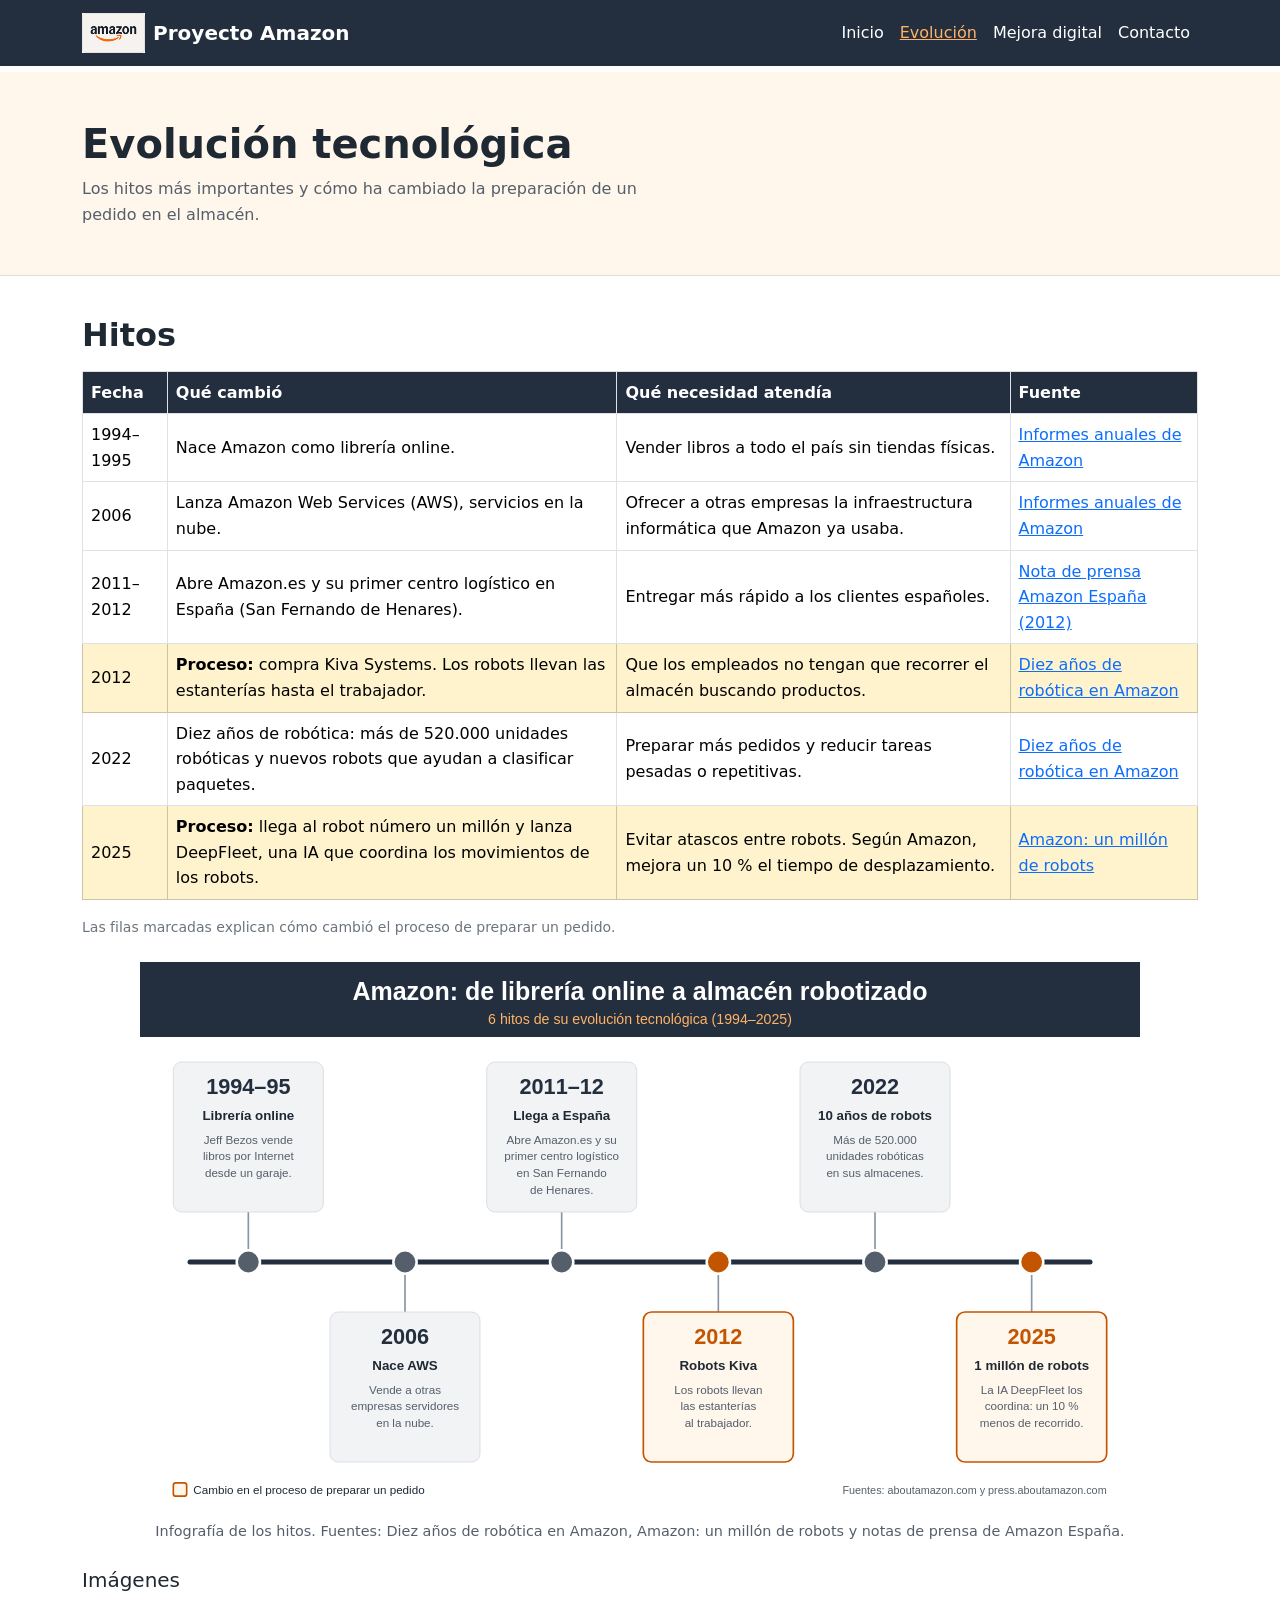
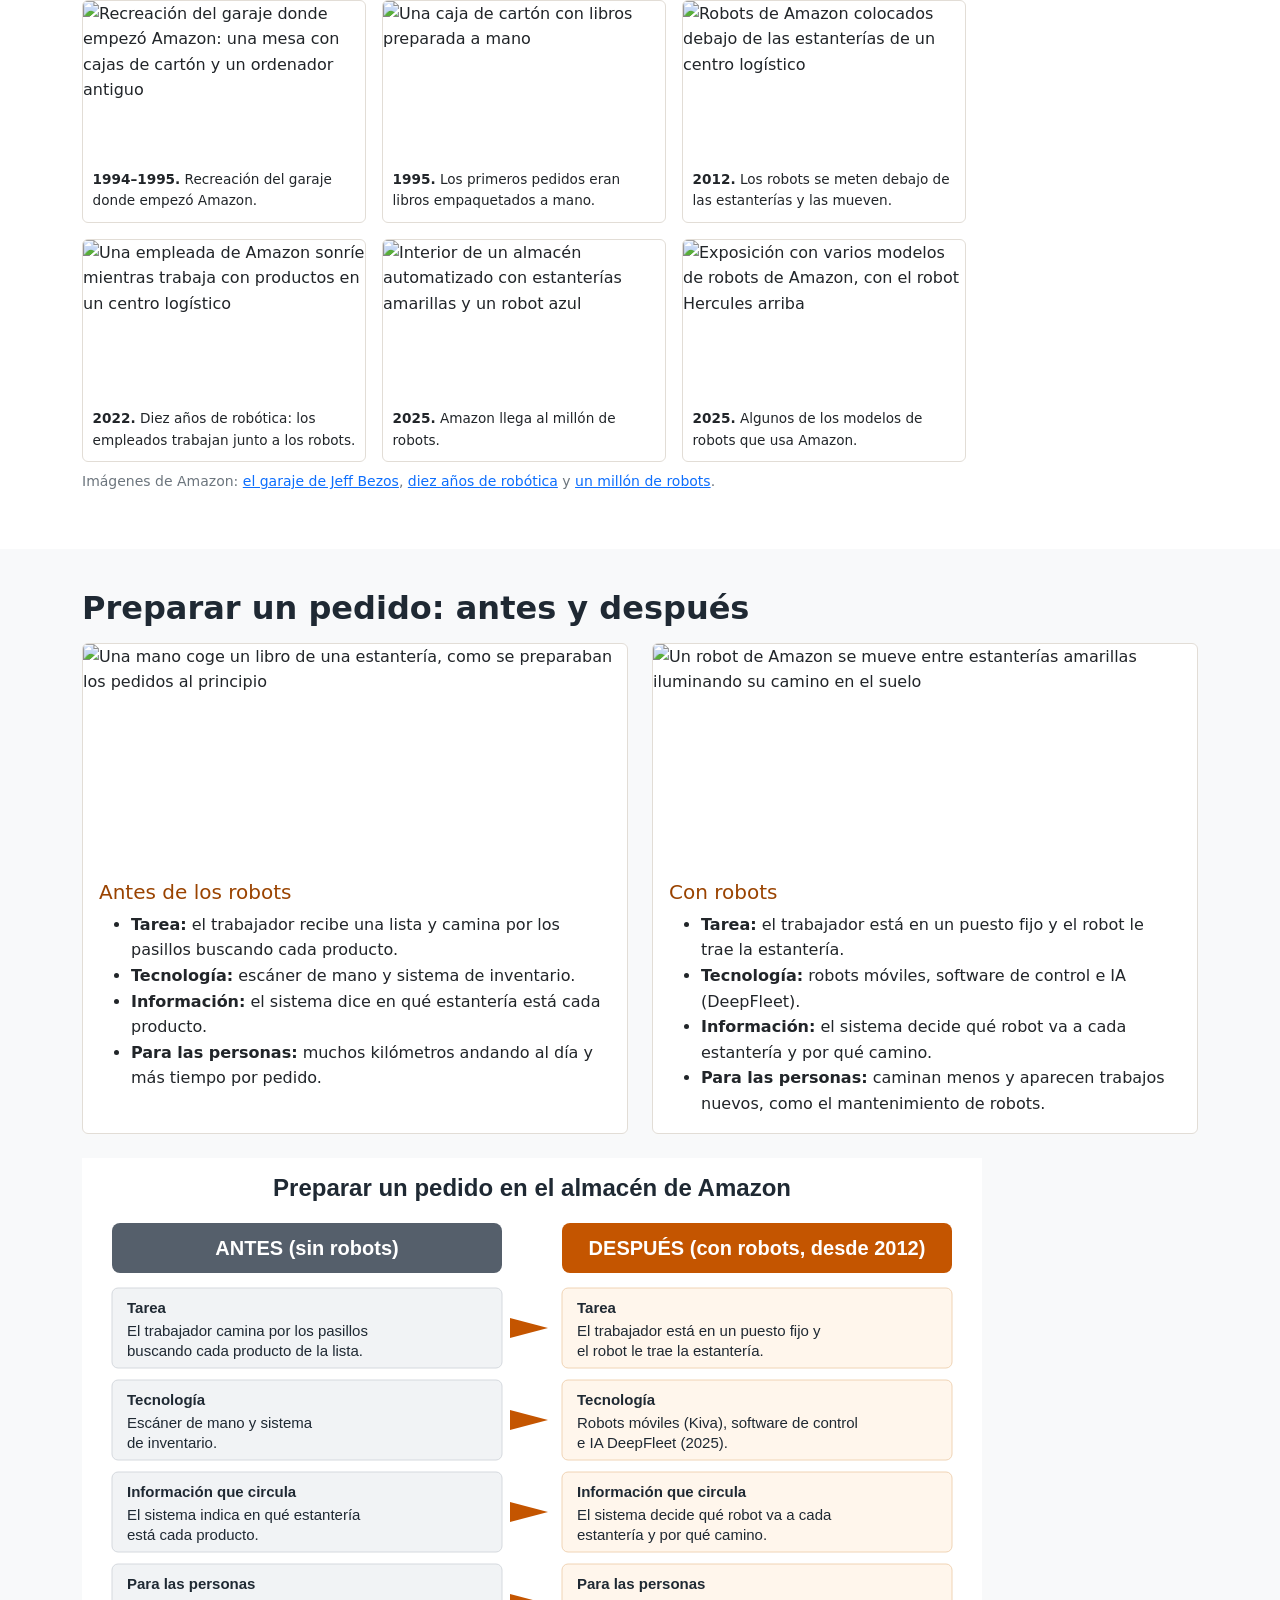
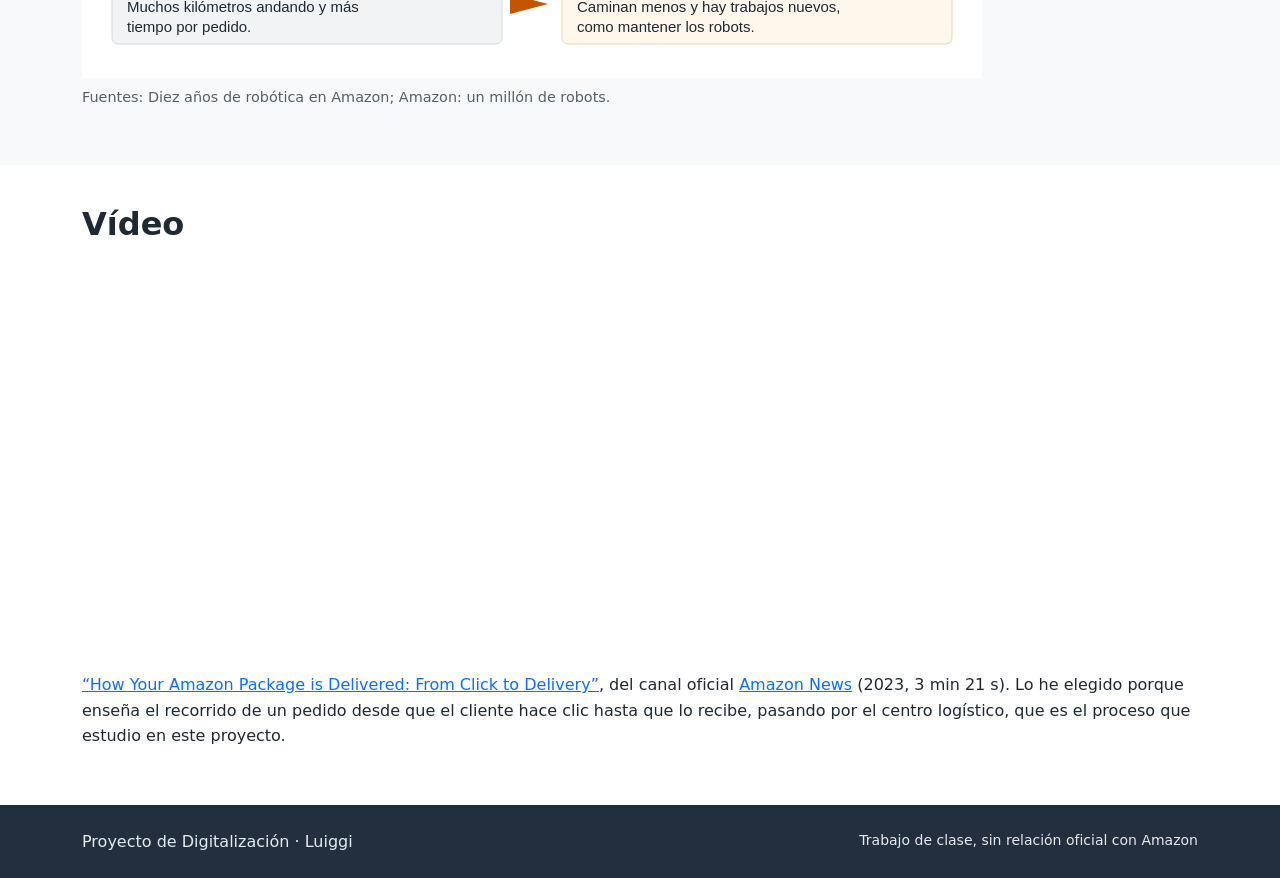
==== proyecto-amazon/evolucion.html @ e3d1ff5a "Añade la web del Proyecto Amazon Páginas de inicio, evolución, mejora digital y contacto, con infogr" ====
<!doctype html>
<html lang="es">
<head>
  <meta charset="utf-8">
  <meta name="viewport" content="width=device-width, initial-scale=1">
  <meta name="description" content="Hitos tecnológicos de Amazon y el proceso de preparación de pedidos antes y después de los robots.">
  <title>Evolución | Proyecto Amazon</title>
  <link href="https://cdn.jsdelivr.net/npm/bootstrap@5.3.9/dist/css/bootstrap.min.css"
        rel="stylesheet" integrity="sha384-yEPZ7jP9S0QKiUQ0m3jjsO4ProIW7wvR9gXkI7JOGa2XVsw53Yke2bsdkBbjmmiX"
        crossorigin="anonymous">
  <link rel="stylesheet" href="css/style.css">
</head>
<body class="d-flex flex-column min-vh-100">
  <a class="visually-hidden-focusable skip-link" href="#contenido">Saltar al contenido</a>

  <nav class="navbar navbar-expand-md fixed-top site-nav" aria-label="Navegación principal">
    <div class="container">
      <a class="navbar-brand fw-bold d-flex align-items-center gap-2" href="index.html">
        <img src="img/logo-amazon.png" class="logo-nav" width="500" height="317" alt="">
        Proyecto Amazon
      </a>
      <button class="navbar-toggler" type="button" data-bs-toggle="collapse"
              data-bs-target="#menuPrincipal" aria-controls="menuPrincipal"
              aria-expanded="false" aria-label="Mostrar u ocultar la navegación">
        <span class="navbar-toggler-icon"></span>
      </button>
      <div class="collapse navbar-collapse" id="menuPrincipal">
        <ul class="navbar-nav ms-auto">
          <li class="nav-item"><a class="nav-link" href="index.html">Inicio</a></li>
          <li class="nav-item"><a class="nav-link active" href="evolucion.html" aria-current="page">Evolución</a></li>
          <li class="nav-item"><a class="nav-link" href="futuro.html">Mejora digital</a></li>
          <li class="nav-item"><a class="nav-link" href="contacto.html">Contacto</a></li>
        </ul>
      </div>
    </div>
  </nav>

  <main id="contenido" tabindex="-1">
    <header class="cabecera">
      <div class="container">
        <h1>Evolución tecnológica</h1>
        <p class="mb-0">Los hitos más importantes y cómo ha cambiado la preparación de un pedido en el almacén.</p>
      </div>
    </header>

    <!-- Tabla de hitos -->
    <section aria-labelledby="titulo-hitos">
      <div class="container">
        <h2 id="titulo-hitos">Hitos</h2>
        <div class="table-responsive">
          <table class="table table-bordered align-middle tabla-hitos">
            <thead>
              <tr>
                <th scope="col">Fecha</th>
                <th scope="col">Qué cambió</th>
                <th scope="col">Qué necesidad atendía</th>
                <th scope="col">Fuente</th>
              </tr>
            </thead>
            <tbody>
              <tr>
                <td>1994–1995</td>
                <td>Nace Amazon como librería online.</td>
                <td>Vender libros a todo el país sin tiendas físicas.</td>
                <td><a href="https://ir.aboutamazon.com/annual-reports-proxies-and-shareholder-letters/default.aspx">Informes anuales de Amazon</a></td>
              </tr>
              <tr>
                <td>2006</td>
                <td>Lanza Amazon Web Services (AWS), servicios en la nube.</td>
                <td>Ofrecer a otras empresas la infraestructura informática que Amazon ya usaba.</td>
                <td><a href="https://ir.aboutamazon.com/annual-reports-proxies-and-shareholder-letters/default.aspx">Informes anuales de Amazon</a></td>
              </tr>
              <tr>
                <td>2011–2012</td>
                <td>Abre Amazon.es y su primer centro logístico en España (San Fernando de Henares).</td>
                <td>Entregar más rápido a los clientes españoles.</td>
                <td><a href="https://press.aboutamazon.com/es/2012/7/el-primer-centro-logistico-de-amazon-en-espana-ya-esta-operativo-y-ha-enviado-sus-primeros-pedidos-a-clientes">Nota de prensa Amazon España (2012)</a></td>
              </tr>
              <tr class="table-warning">
                <td>2012</td>
                <td><strong>Proceso:</strong> compra Kiva Systems. Los robots llevan las estanterías hasta el trabajador.</td>
                <td>Que los empleados no tengan que recorrer el almacén buscando productos.</td>
                <td><a href="https://www.aboutamazon.com/news/operations/10-years-of-amazon-robotics-how-robots-help-sort-packages-move-product-and-improve-safety">Diez años de robótica en Amazon</a></td>
              </tr>
              <tr>
                <td>2022</td>
                <td>Diez años de robótica: más de 520.000 unidades robóticas y nuevos robots que ayudan a clasificar paquetes.</td>
                <td>Preparar más pedidos y reducir tareas pesadas o repetitivas.</td>
                <td><a href="https://www.aboutamazon.com/news/operations/10-years-of-amazon-robotics-how-robots-help-sort-packages-move-product-and-improve-safety">Diez años de robótica en Amazon</a></td>
              </tr>
              <tr class="table-warning">
                <td>2025</td>
                <td><strong>Proceso:</strong> llega al robot número un millón y lanza DeepFleet, una IA que coordina los movimientos de los robots.</td>
                <td>Evitar atascos entre robots. Según Amazon, mejora un 10 % el tiempo de desplazamiento.</td>
                <td><a href="https://www.aboutamazon.com/news/operations/amazon-million-robots-ai-foundation-model">Amazon: un millón de robots</a></td>
              </tr>
            </tbody>
          </table>
        </div>
        <p class="small text-secondary">Las filas marcadas explican cómo cambió el proceso de preparar un pedido.</p>

        <!-- Infografía -->
        <figure class="mt-4 text-center">
          <img src="img/infografia.svg" class="infografia" width="1200" height="660"
               alt="Infografía con 6 hitos: 1994–95 librería online, 2006 nace AWS, 2011–12 llega a España, 2012 robots Kiva, 2022 diez años de robots con más de 520.000 unidades, 2025 un millón de robots coordinados por la IA DeepFleet">
          <figcaption class="mt-2">Infografía de los hitos. Fuentes: Diez años de robótica en Amazon, Amazon: un millón de robots y notas de prensa de Amazon España.</figcaption>
        </figure>

        <!-- Imágenes de la evolución -->
        <h3 class="h5 mt-4">Imágenes</h3>
        <div class="row row-cols-2 row-cols-md-3 g-3 galeria">
          <div class="col">
            <figure class="card h-100 mb-0">
              <img src="https://assets.aboutamazon.com/bb/e2/c16ac25c4060a3579d8a809badd7/inline-014-amazon-bezos-deliveringthefuture-z9a4726-copy.JPG"
                   class="card-img-top foto" width="2550" height="1434" loading="lazy"
                   alt="Recreación del garaje donde empezó Amazon: una mesa con cajas de cartón y un ordenador antiguo">
              <figcaption class="card-body">
                <strong>1994–1995.</strong> Recreación del garaje donde empezó Amazon.
              </figcaption>
            </figure>
          </div>
          <div class="col">
            <figure class="card h-100 mb-0">
              <img src="https://assets.aboutamazon.com/a7/33/06322ca2457391352b9aeae0494f/inline-007-amazon-bezos-deliveringthefuture-z9a4574-copy.JPG"
                   class="card-img-top foto" width="2550" height="1434" loading="lazy"
                   alt="Una caja de cartón con libros preparada a mano">
              <figcaption class="card-body">
                <strong>1995.</strong> Los primeros pedidos eran libros empaquetados a mano.
              </figcaption>
            </figure>
          </div>
          <div class="col">
            <figure class="card h-100 mb-0">
              <img src="https://assets.aboutamazon.com/c5/fa/cd1848674bd49d8bd3389a9bdf5c/10yr-robotics-article-hero-img-1920x1080.jpg"
                   class="card-img-top foto" width="1920" height="1080" loading="lazy"
                   alt="Robots de Amazon colocados debajo de las estanterías de un centro logístico">
              <figcaption class="card-body">
                <strong>2012.</strong> Los robots se meten debajo de las estanterías y las mueven.
              </figcaption>
            </figure>
          </div>
          <div class="col">
            <figure class="card h-100 mb-0">
              <img src="https://assets.aboutamazon.com/ed/fb/17c0dd6c4cb3b02e451828a80c67/10yr-robotics-inline1-1220x812.jpg"
                   class="card-img-top foto" width="1220" height="812" loading="lazy"
                   alt="Una empleada de Amazon sonríe mientras trabaja con productos en un centro logístico">
              <figcaption class="card-body">
                <strong>2022.</strong> Diez años de robótica: los empleados trabajan junto a los robots.
              </figcaption>
            </figure>
          </div>
          <div class="col">
            <figure class="card h-100 mb-0">
              <img src="https://assets.aboutamazon.com/7b/09/86000e8845678a0ae1e063a7c1ca/about-amazon-hero-hero001-1millionrobots-deepfleet-screenshot-8.jpg"
                   class="card-img-top foto" width="2000" height="1125" loading="lazy"
                   alt="Interior de un almacén automatizado con estanterías amarillas y un robot azul">
              <figcaption class="card-body">
                <strong>2025.</strong> Amazon llega al millón de robots.
              </figcaption>
            </figure>
          </div>
          <div class="col">
            <figure class="card h-100 mb-0">
              <img src="https://assets.aboutamazon.com/5c/3e/fd5d00fd4394be3876e8cce2566c/about-amazon-inline-inline003-1millionrobots-z9a9473-copy.jpg"
                   class="card-img-top foto" width="1600" height="900" loading="lazy"
                   alt="Exposición con varios modelos de robots de Amazon, con el robot Hercules arriba">
              <figcaption class="card-body">
                <strong>2025.</strong> Algunos de los modelos de robots que usa Amazon.
              </figcaption>
            </figure>
          </div>
        </div>
        <p class="small text-secondary mt-2">
          Imágenes de Amazon:
          <a href="https://www.aboutamazon.com/news/workplace/first-amazon-office-jeff-bezos-garage">el garaje de Jeff Bezos</a>,
          <a href="https://www.aboutamazon.com/news/operations/10-years-of-amazon-robotics-how-robots-help-sort-packages-move-product-and-improve-safety">diez años de robótica</a> y
          <a href="https://www.aboutamazon.com/news/operations/amazon-million-robots-ai-foundation-model">un millón de robots</a>.
        </p>
      </div>
    </section>

    <!-- Proceso antes y después -->
    <section class="bg-light" aria-labelledby="titulo-proceso">
      <div class="container">
        <h2 id="titulo-proceso">Preparar un pedido: antes y después</h2>
        <div class="row g-4">
          <div class="col-md-6">
            <div class="card h-100">
              <img src="https://assets.aboutamazon.com/c8/1a/b1672fdd40089875448d40650e7b/inline-004-amazon-bezos-deliveringthefuture-z9a4546-copy.JPG"
                   class="card-img-top foto foto-proceso" width="2550" height="1434" loading="lazy"
                   alt="Una mano coge un libro de una estantería, como se preparaban los pedidos al principio">
              <div class="card-body">
              <h3 class="h5">Antes de los robots</h3>
              <ul class="mb-0">
                <li><strong>Tarea:</strong> el trabajador recibe una lista y camina por los pasillos buscando cada producto.</li>
                <li><strong>Tecnología:</strong> escáner de mano y sistema de inventario.</li>
                <li><strong>Información:</strong> el sistema dice en qué estantería está cada producto.</li>
                <li><strong>Para las personas:</strong> muchos kilómetros andando al día y más tiempo por pedido.</li>
              </ul>
            </div></div>
          </div>
          <div class="col-md-6">
            <div class="card h-100">
              <img src="https://assets.aboutamazon.com/ff/fe/2c555bfe4784886a73468e785b38/about-amazon-inline-hero002-1millionrobots-deepfleet-screenshot-4.jpg"
                   class="card-img-top foto foto-proceso" width="1600" height="900" loading="lazy"
                   alt="Un robot de Amazon se mueve entre estanterías amarillas iluminando su camino en el suelo">
              <div class="card-body">
              <h3 class="h5">Con robots</h3>
              <ul class="mb-0">
                <li><strong>Tarea:</strong> el trabajador está en un puesto fijo y el robot le trae la estantería.</li>
                <li><strong>Tecnología:</strong> robots móviles, software de control e IA (DeepFleet).</li>
                <li><strong>Información:</strong> el sistema decide qué robot va a cada estantería y por qué camino.</li>
                <li><strong>Para las personas:</strong> caminan menos y aparecen trabajos nuevos, como el mantenimiento de robots.</li>
              </ul>
            </div></div>
          </div>
        </div>

        <figure class="mt-4">
          <img src="img/esquema-proceso.svg" width="900" height="520"
               alt="Esquema que compara preparar un pedido antes y después de los robots: tarea, tecnología, información que circula y cambios para las personas.">
          <figcaption class="mt-2">Fuentes: Diez años de robótica en Amazon; Amazon: un millón de robots.</figcaption>
        </figure>
      </div>
    </section>

    <!-- Vídeo oficial -->
    <section aria-labelledby="titulo-video">
      <div class="container">
        <h2 id="titulo-video">Vídeo</h2>
        <div class="ratio ratio-16x9 video">
          <iframe src="https://www.youtube.com/embed/f0QFSqUiKf4" data-video="f0QFSqUiKf4"
                  title="How Your Amazon Package is Delivered: From Click to Delivery (Amazon News)"
                  referrerpolicy="strict-origin-when-cross-origin"
                  allow="accelerometer; encrypted-media; gyroscope; picture-in-picture"
                  allowfullscreen></iframe>
        </div>
        <p class="mt-2">
          <a href="https://www.youtube.com/watch?v=f0QFSqUiKf4">“How Your Amazon Package is Delivered: From Click to Delivery”</a>,
          del canal oficial <a href="https://www.youtube.com/@amazonnews">Amazon News</a> (2023, 3 min 21 s).
          Lo he elegido porque enseña el recorrido de un pedido desde que el cliente hace clic hasta que
          lo recibe, pasando por el centro logístico, que es el proceso que estudio en este proyecto.
        </p>
      </div>
    </section>
  </main>

  <footer class="site-footer mt-auto">
    <div class="container d-flex flex-wrap justify-content-between gap-2">
      <span>Proyecto de Digitalización · Luiggi</span>
      <small>Trabajo de clase, sin relación oficial con Amazon</small>
    </div>
  </footer>

  <script src="https://cdn.jsdelivr.net/npm/bootstrap@5.3.9/dist/js/bootstrap.bundle.min.js"
          integrity="sha384-WyOxWvTyr1QaMPfiPJSv76iReVthorl5uWlFtZPyK0IEB0hGzo9y5Bp9mYanr8Bu"
          crossorigin="anonymous"></script>
  <script src="js/video.js"></script>
</body>
</html>
---- proyecto-amazon/css/style.css ----
/* Estilos de mi proyecto. Bootstrap hace casi todo el trabajo. */
:root {
  --texto: #1f2933;
  --gris: #555f6b;
  --naranja: #c45500;
  --naranja-oscuro: #9a4300;
  --fondo-claro: #fff6ec;
  --borde: #e2ddd6;
}

body {
  padding-top: 4.5rem;
  color: var(--texto);
  font-family: system-ui, sans-serif;
  line-height: 1.6;
}

:focus-visible {
  outline: 3px solid var(--naranja);
  outline-offset: 3px;
}

.skip-link {
  position: fixed;
  z-index: 1040;
  top: .5rem;
  left: .5rem;
  padding: .5rem 1rem;
  background: #fff;
}

/* Barra de navegación */
.site-nav {
  background: #232f3e;
}

.site-nav .navbar-brand,
.site-nav .nav-link {
  color: #fff;
}

.site-nav .nav-link:hover,
.site-nav .nav-link.active {
  color: #ffb366;
  text-decoration: underline;
}

.site-nav .navbar-toggler {
  border-color: #fff;
}

.site-nav .navbar-toggler-icon {
  filter: invert(1);
}

/* Cabecera de cada página */
.cabecera {
  padding: 3rem 0;
  background: var(--fondo-claro);
  border-bottom: 1px solid var(--borde);
}

.cabecera h1 {
  font-weight: 700;
}

.cabecera p {
  max-width: 60ch;
  color: var(--gris);
}

.pregunta {
  border-left: 4px solid var(--naranja);
  padding-left: 1rem;
  font-style: italic;
}

section {
  padding: 2.5rem 0;
}

section h2 {
  margin-bottom: 1rem;
  font-weight: 700;
}

.card {
  border-color: var(--borde);
}

.card h3 {
  color: var(--naranja-oscuro);
}

/* Botón naranja */
.btn-naranja {
  --bs-btn-color: #fff;
  --bs-btn-bg: var(--naranja);
  --bs-btn-border-color: var(--naranja);
  --bs-btn-hover-color: #fff;
  --bs-btn-hover-bg: var(--naranja-oscuro);
  --bs-btn-hover-border-color: var(--naranja-oscuro);
  --bs-btn-active-bg: var(--naranja-oscuro);
}

/* Fotos del mismo tamaño en las tarjetas */
.foto {
  height: auto;
  aspect-ratio: 16 / 9;
  object-fit: cover;
}

/* Galería y fotos un poco más pequeñas */
.galeria {
  max-width: 900px;
}

.galeria figcaption {
  padding: .6rem;
  font-size: .85rem;
}

.foto-proceso {
  max-height: 220px;
}

.video {
  max-width: 720px;
}

.video-enlace {
  position: relative;
  display: block;
}

.video-enlace img {
  width: 100%;
  height: 100%;
  object-fit: cover;
}

.video-play {
  position: absolute;
  inset: auto auto 1rem 1rem;
  padding: .5rem 1rem;
  border-radius: .5rem;
  background: #c00;
  color: #fff;
  font-weight: 700;
}

.infografia {
  width: min(100%, 1000px);
}

figure img {
  max-width: 100%;
  height: auto;
}

figcaption {
  font-size: .9rem;
  color: var(--gris);
}

.tabla-hitos th {
  background: #232f3e;
  color: #fff;
}

.site-footer {
  padding: 1.5rem 0;
  background: #232f3e;
  color: #e6e9ed;
}

.form-control:focus {
  border-color: var(--naranja);
  box-shadow: 0 0 0 .2rem rgb(196 85 0 / 20%);
}

.logos {
  width: min(100%, 650px);
}

/* Logo en la barra de navegación */
.logo-nav {
  width: auto;
  height: 2.5rem;
}
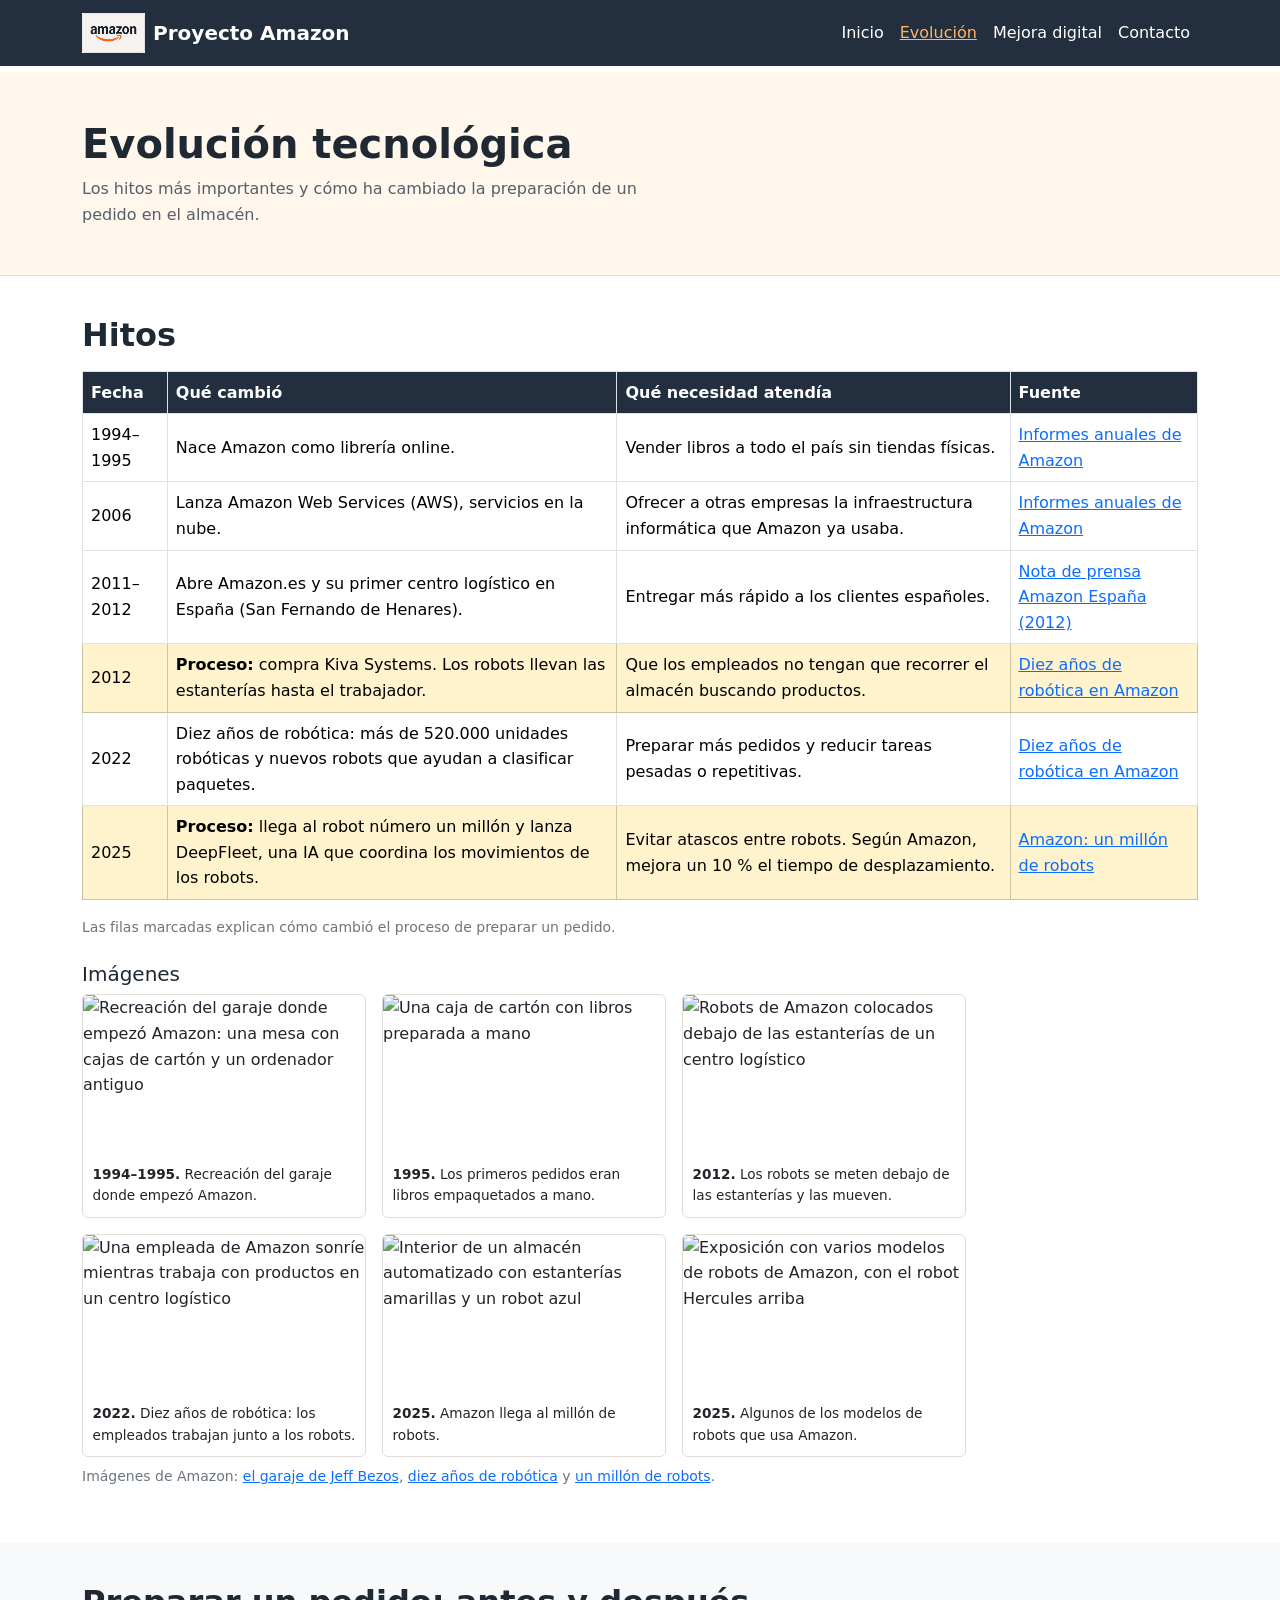
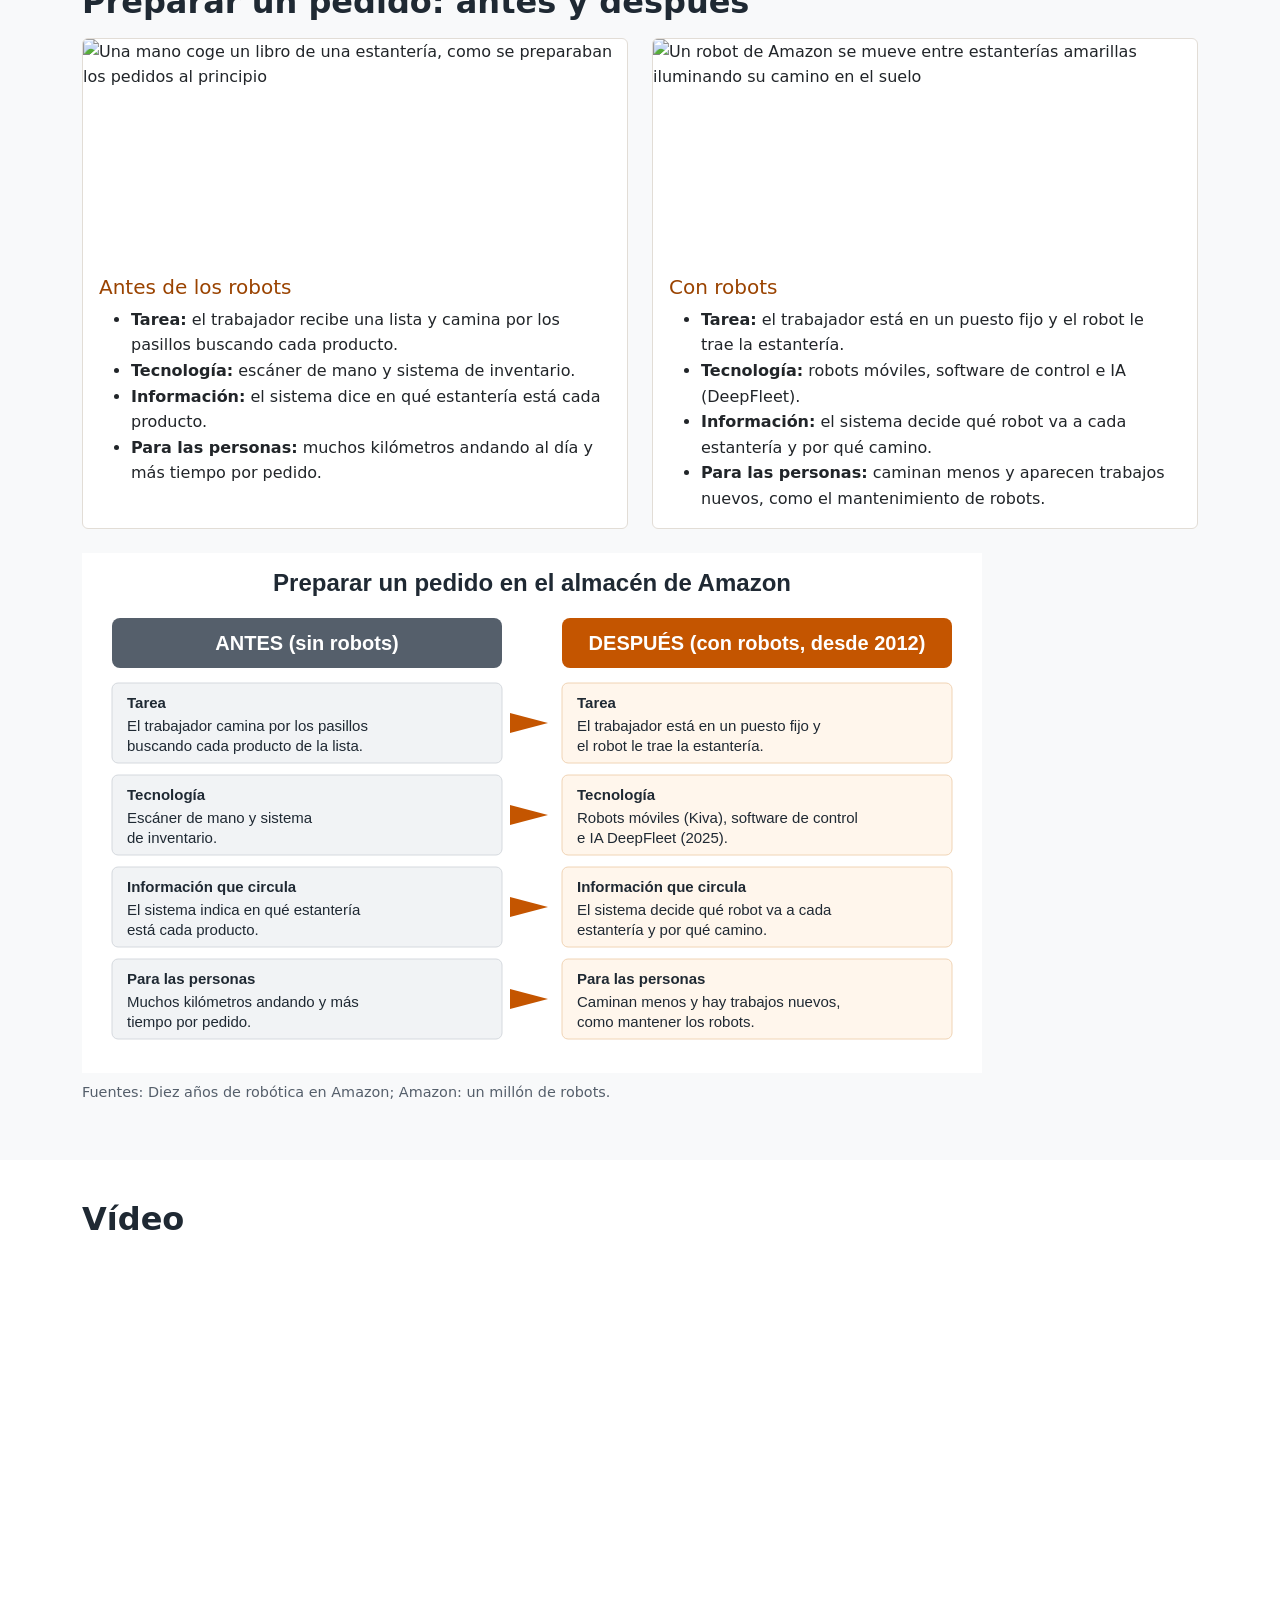
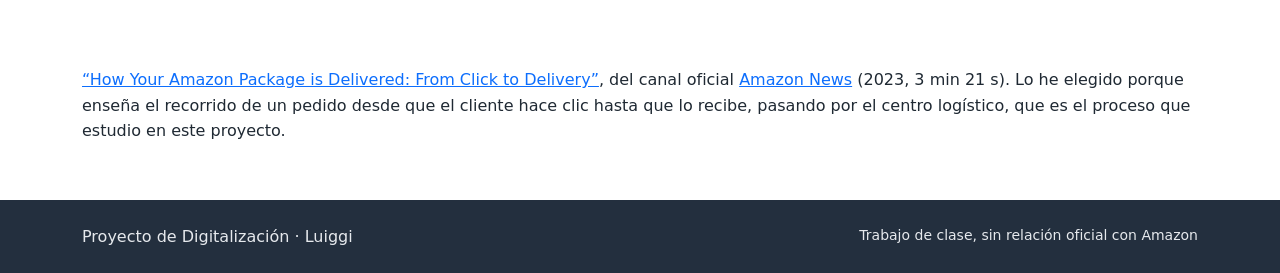
==== commit 71dcd61e: "Quita la infografía de la página Evolución La infografía se entrega aparte (infografia_Amazon.png). " ====
--- a/proyecto-amazon/evolucion.html
+++ b/proyecto-amazon/evolucion.html
@@ -99,13 +99,6 @@
         </div>
         <p class="small text-secondary">Las filas marcadas explican cómo cambió el proceso de preparar un pedido.</p>
 
-        <!-- Infografía -->
-        <figure class="mt-4 text-center">
-          <img src="img/infografia.svg" class="infografia" width="1200" height="660"
-               alt="Infografía con 6 hitos: 1994–95 librería online, 2006 nace AWS, 2011–12 llega a España, 2012 robots Kiva, 2022 diez años de robots con más de 520.000 unidades, 2025 un millón de robots coordinados por la IA DeepFleet">
-          <figcaption class="mt-2">Infografía de los hitos. Fuentes: Diez años de robótica en Amazon, Amazon: un millón de robots y notas de prensa de Amazon España.</figcaption>
-        </figure>
-
         <!-- Imágenes de la evolución -->
         <h3 class="h5 mt-4">Imágenes</h3>
         <div class="row row-cols-2 row-cols-md-3 g-3 galeria">
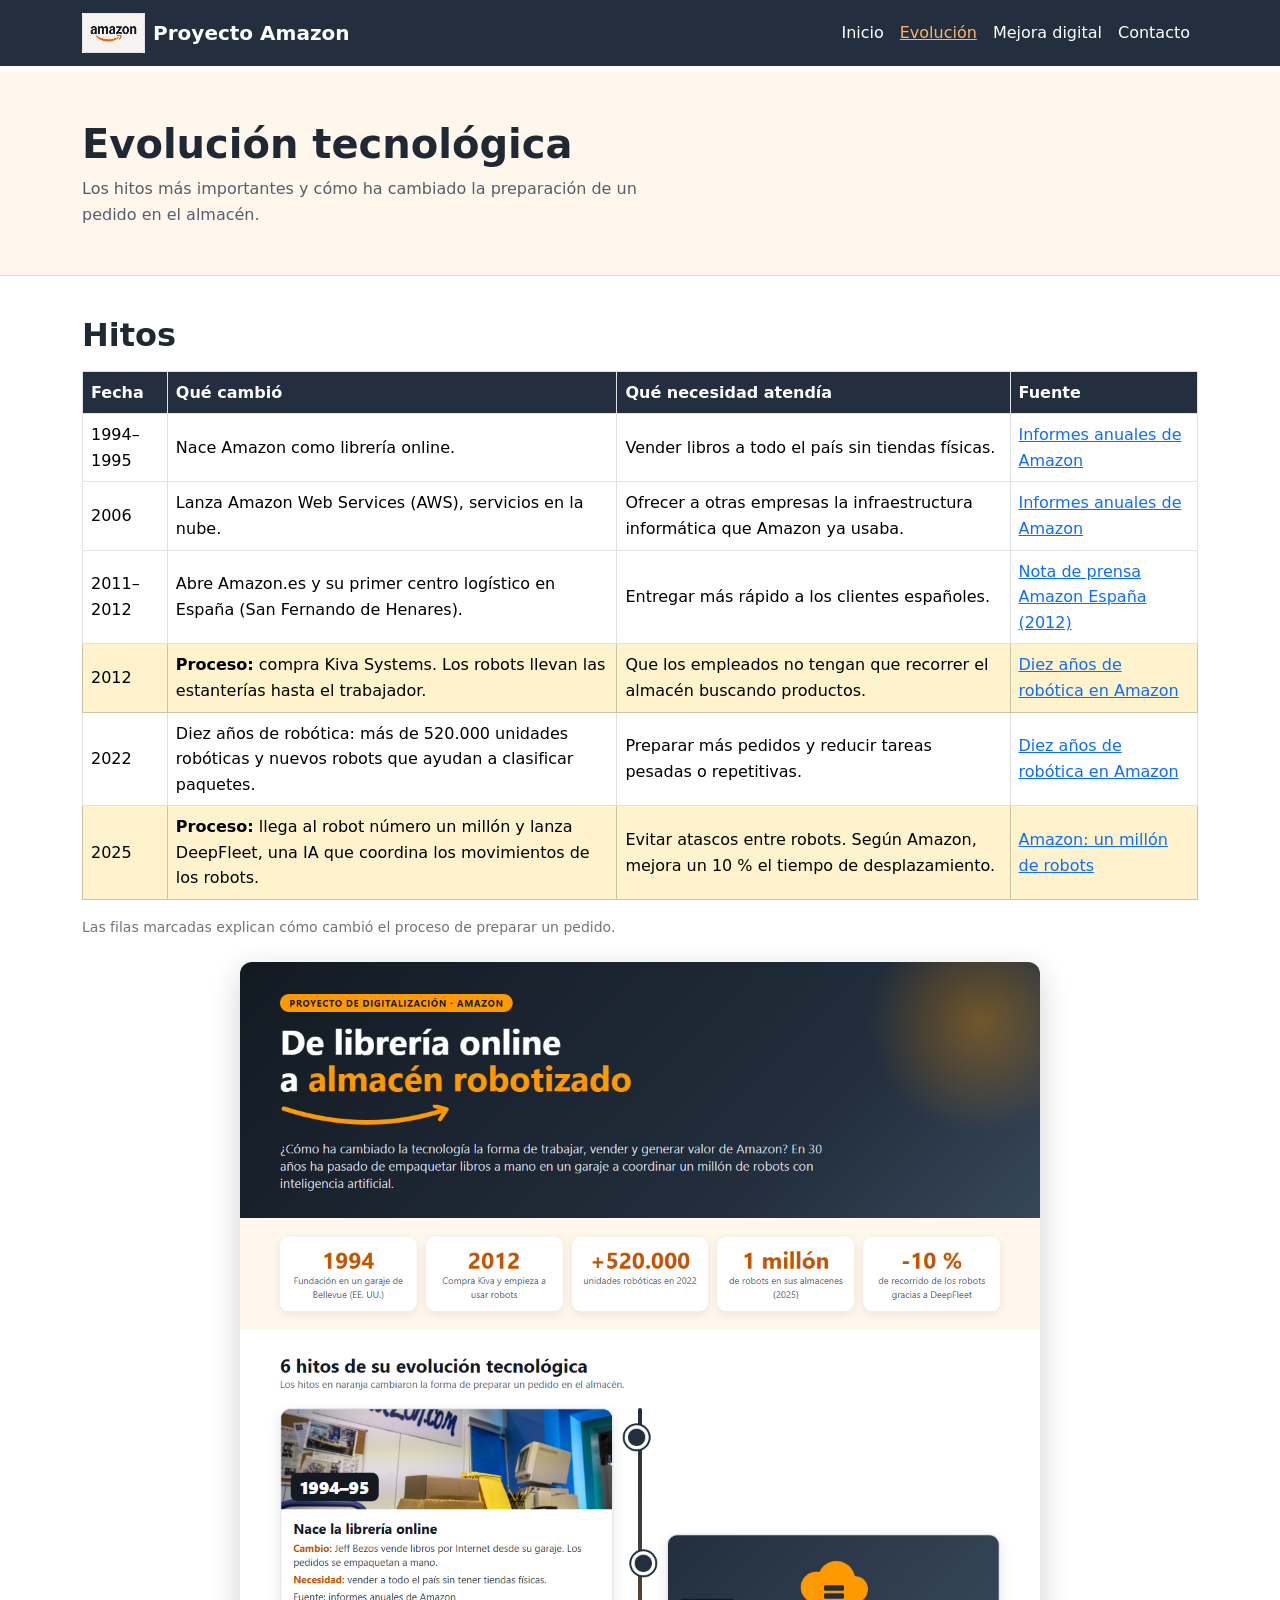
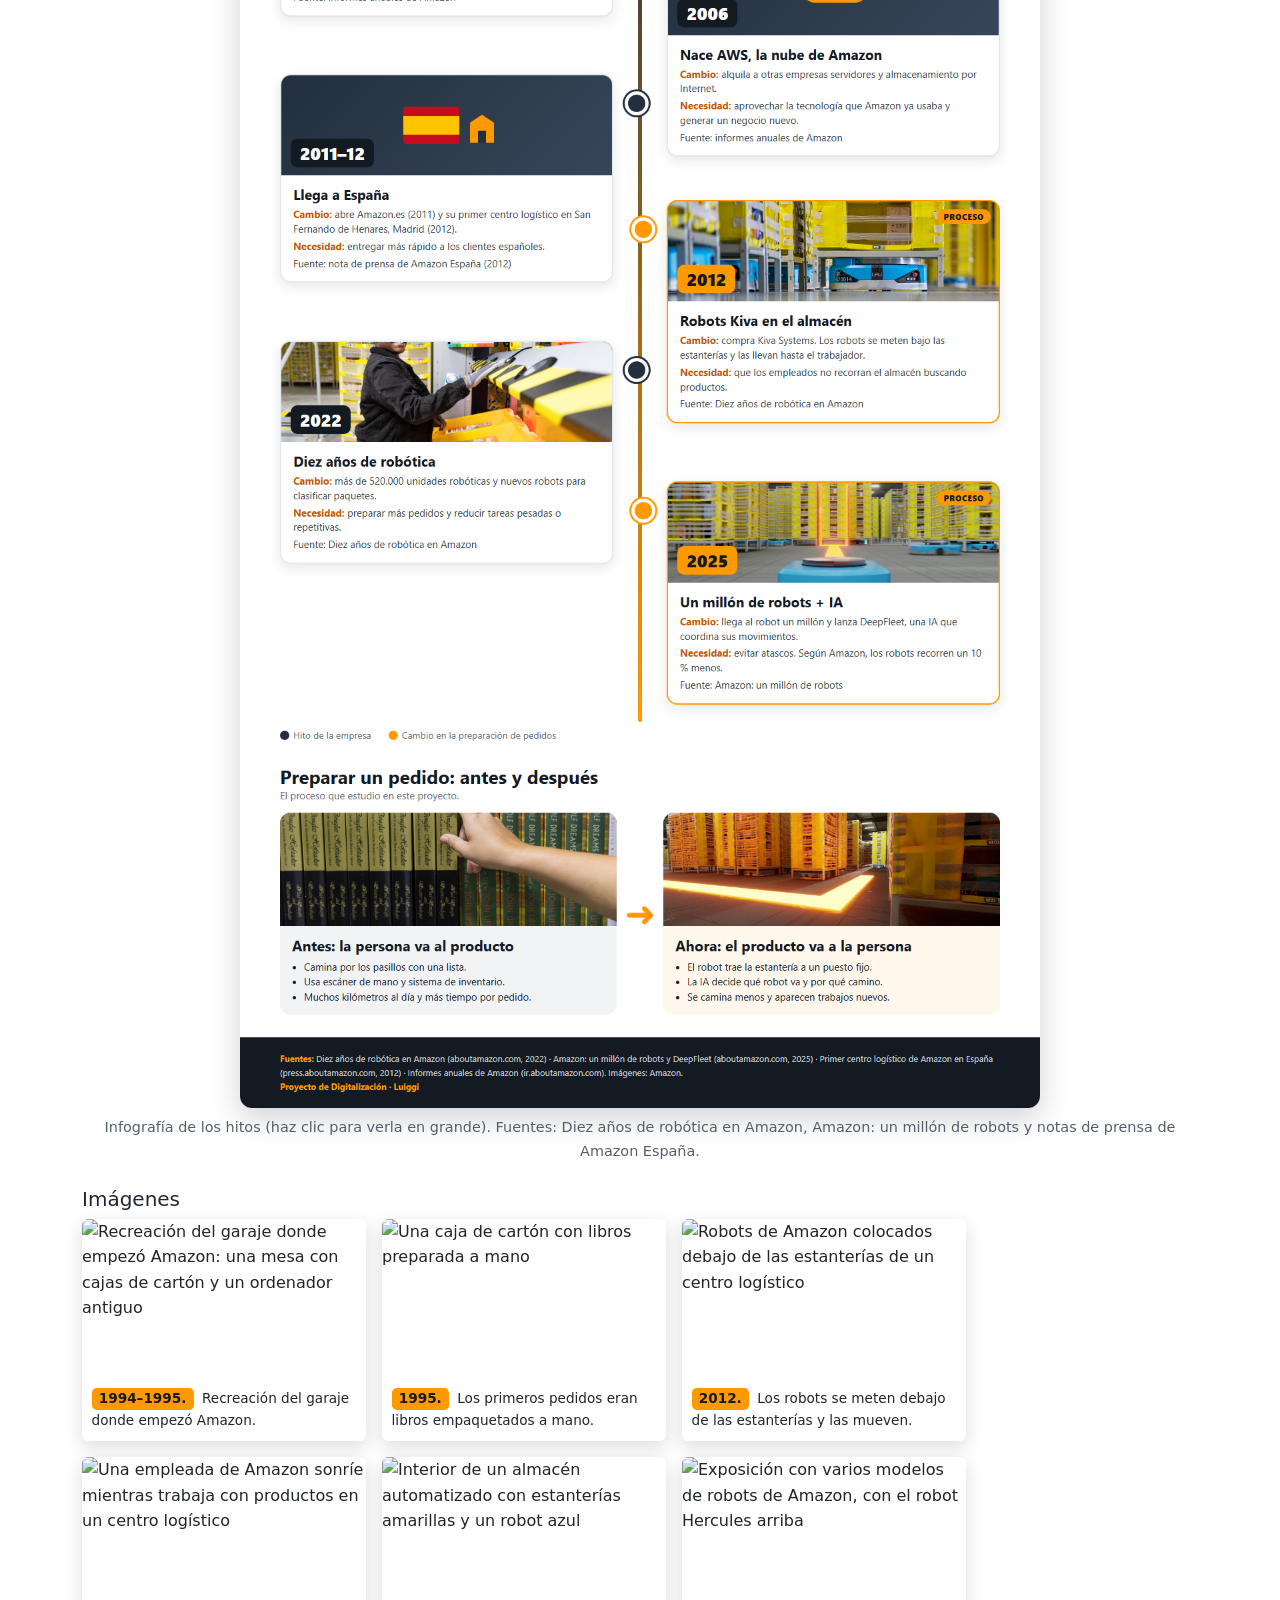
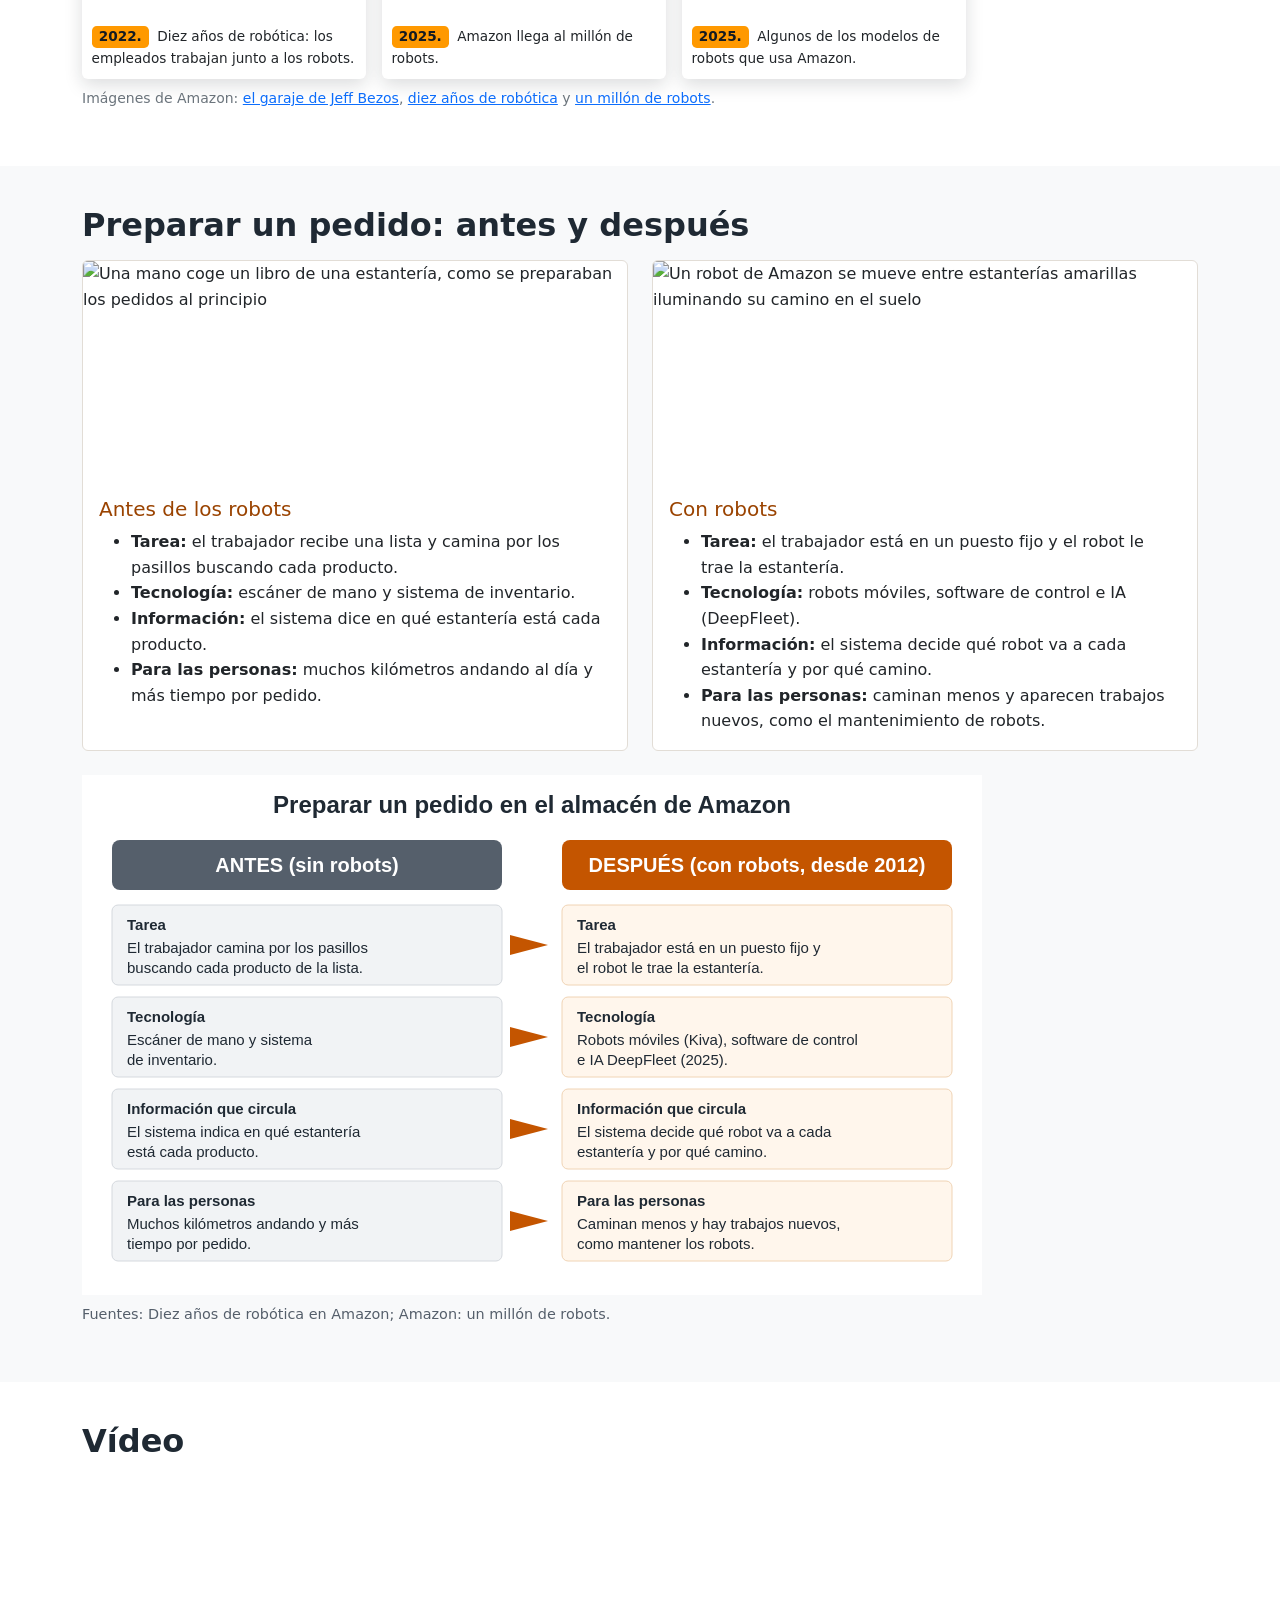
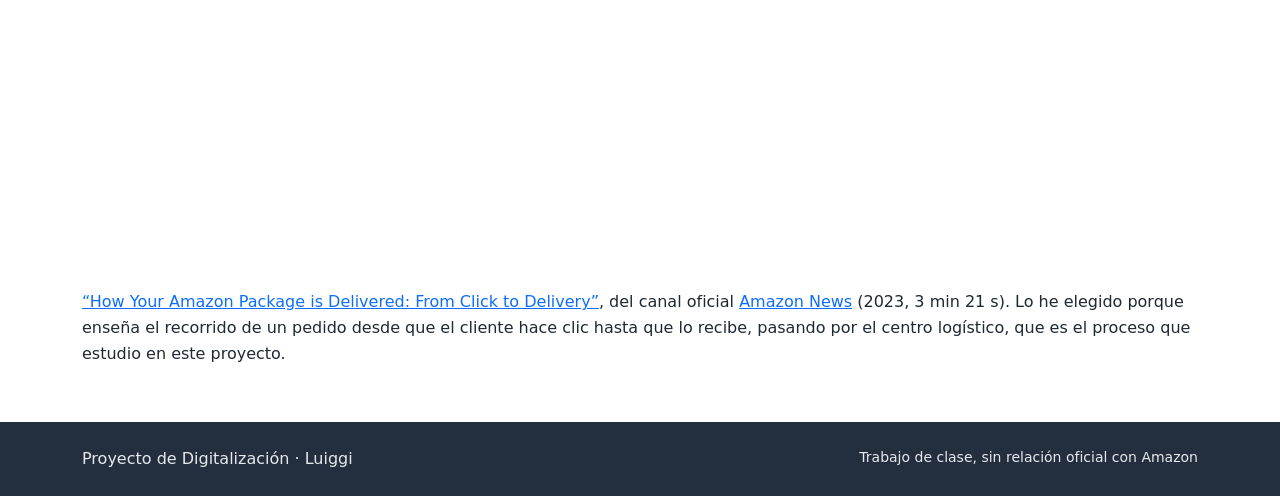
==== commit e60bec75: "Nueva infografía detallada con fotos y galería más llamativa Co-Authored-By: Claude Opus 5.5 <norepl" ====
--- a/proyecto-amazon/evolucion.html
+++ b/proyecto-amazon/evolucion.html
@@ -99,6 +99,15 @@
         </div>
         <p class="small text-secondary">Las filas marcadas explican cómo cambió el proceso de preparar un pedido.</p>
 
+        <!-- Infografía -->
+        <figure class="mt-4 text-center">
+          <a href="img/infografia.png">
+            <img src="img/infografia.png" class="infografia" width="1200" height="2619"
+                 alt="Infografía sobre Amazon: cifras clave, línea del tiempo con 6 hitos (1994–95 librería online, 2006 AWS, 2011–12 llegada a España, 2012 robots Kiva, 2022 diez años de robótica, 2025 un millón de robots con la IA DeepFleet) y comparación de cómo se prepara un pedido antes y después de los robots">
+          </a>
+          <figcaption class="mt-2">Infografía de los hitos (haz clic para verla en grande). Fuentes: Diez años de robótica en Amazon, Amazon: un millón de robots y notas de prensa de Amazon España.</figcaption>
+        </figure>
+
         <!-- Imágenes de la evolución -->
         <h3 class="h5 mt-4">Imágenes</h3>
         <div class="row row-cols-2 row-cols-md-3 g-3 galeria">
--- a/proyecto-amazon/css/style.css
+++ b/proyecto-amazon/css/style.css
@@ -115,6 +115,34 @@
   max-width: 900px;
 }
 
+.galeria .card {
+  overflow: hidden;
+  border: 0;
+  box-shadow: 0 6px 18px rgb(19 26 34 / 15%);
+  transition: transform .2s;
+}
+
+.galeria .card:hover {
+  transform: translateY(-4px);
+}
+
+.galeria .card img {
+  transition: transform .3s;
+}
+
+.galeria .card:hover img {
+  transform: scale(1.06);
+}
+
+.galeria figcaption strong {
+  display: inline-block;
+  margin-right: .25rem;
+  padding: 0 .45rem;
+  border-radius: .3rem;
+  background: #ff9900;
+  color: #131a22;
+}
+
 .galeria figcaption {
   padding: .6rem;
   font-size: .85rem;
@@ -150,7 +178,9 @@
 }
 
 .infografia {
-  width: min(100%, 1000px);
+  width: min(100%, 800px);
+  border-radius: .75rem;
+  box-shadow: 0 10px 30px rgb(19 26 34 / 20%);
 }
 
 figure img {
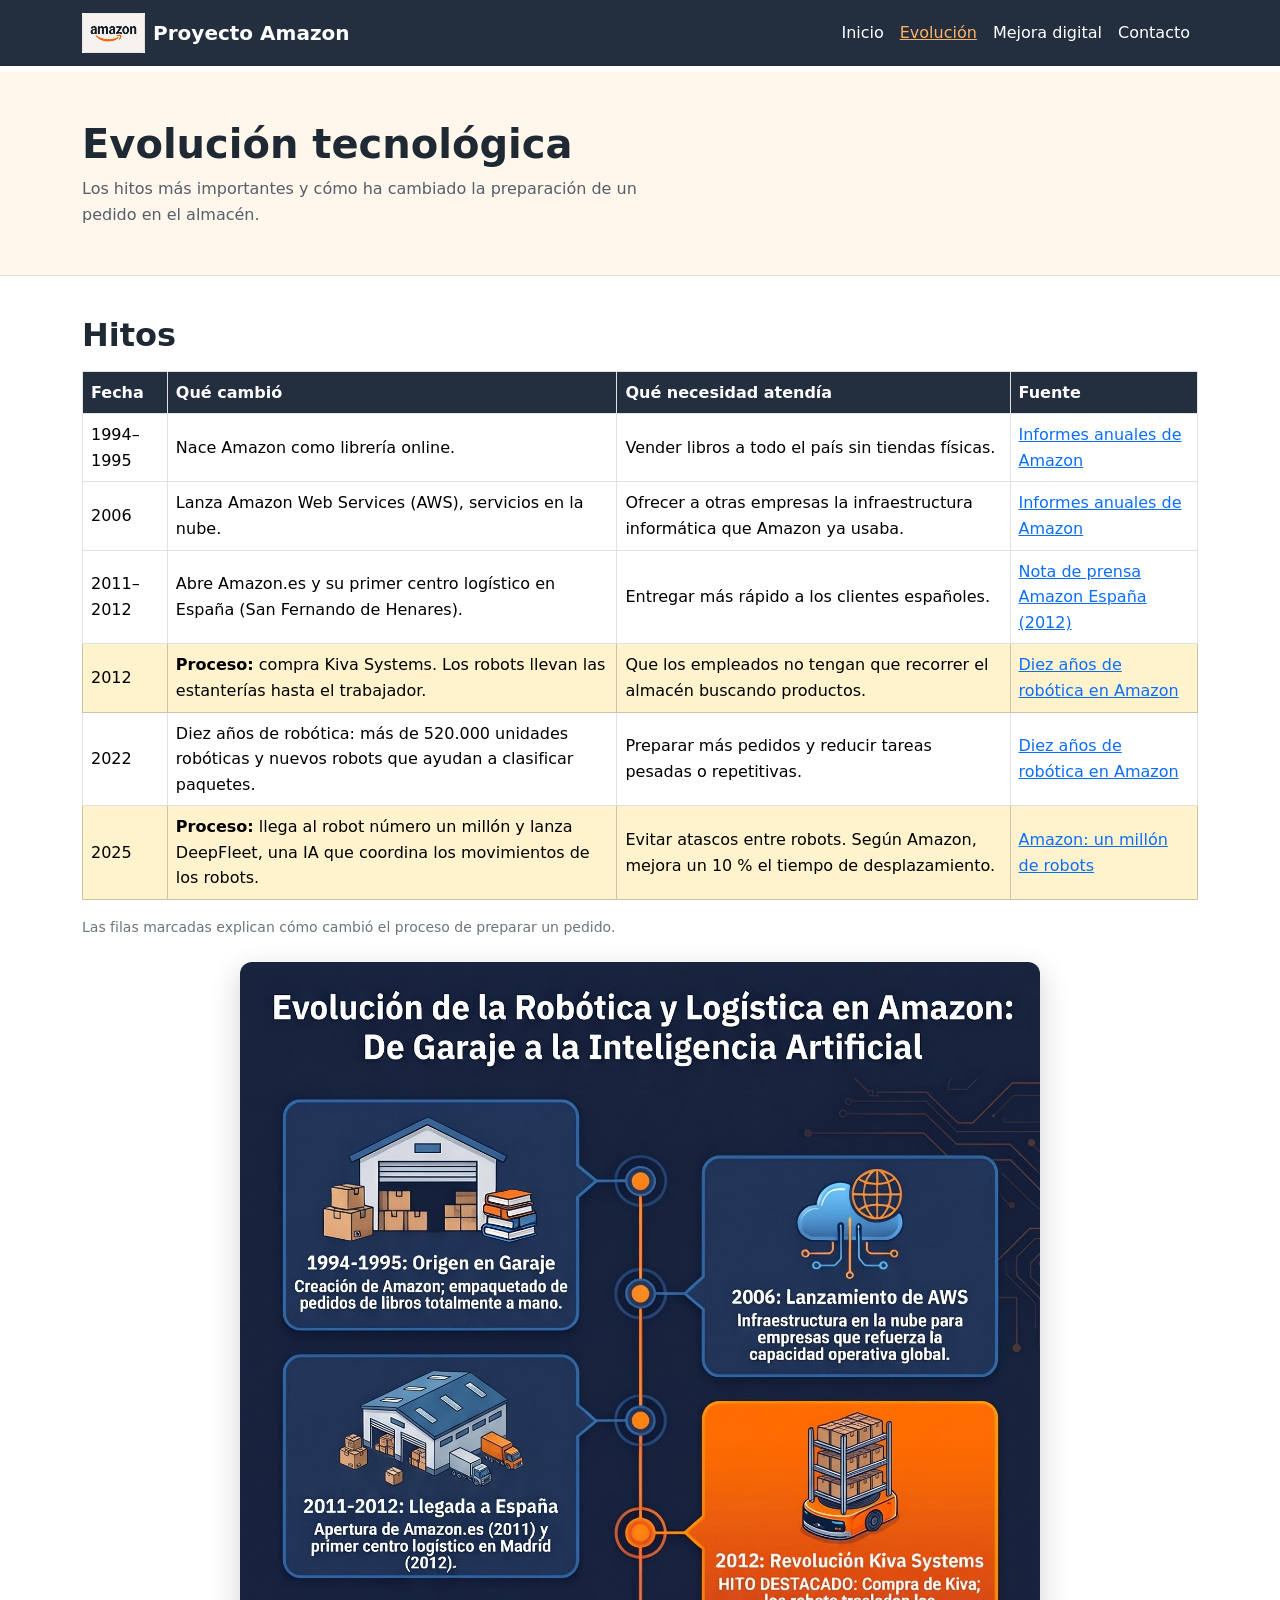
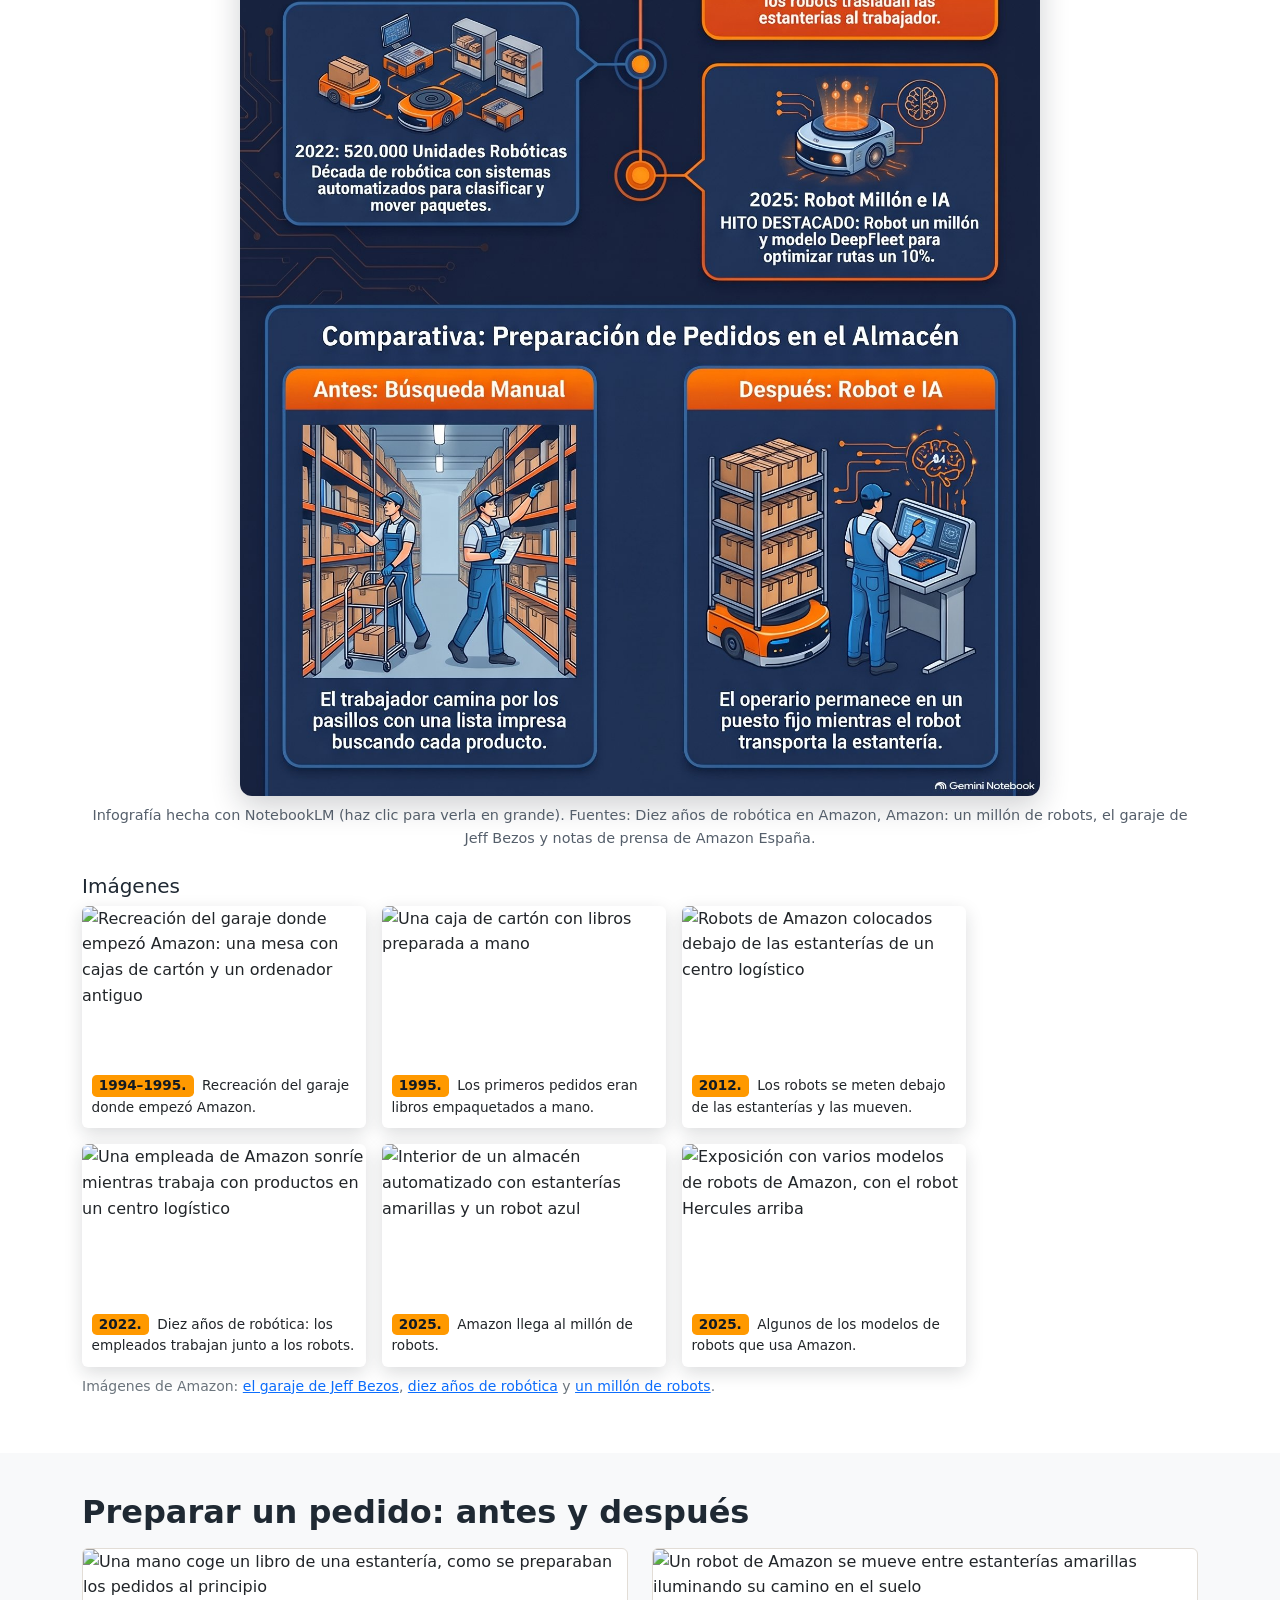
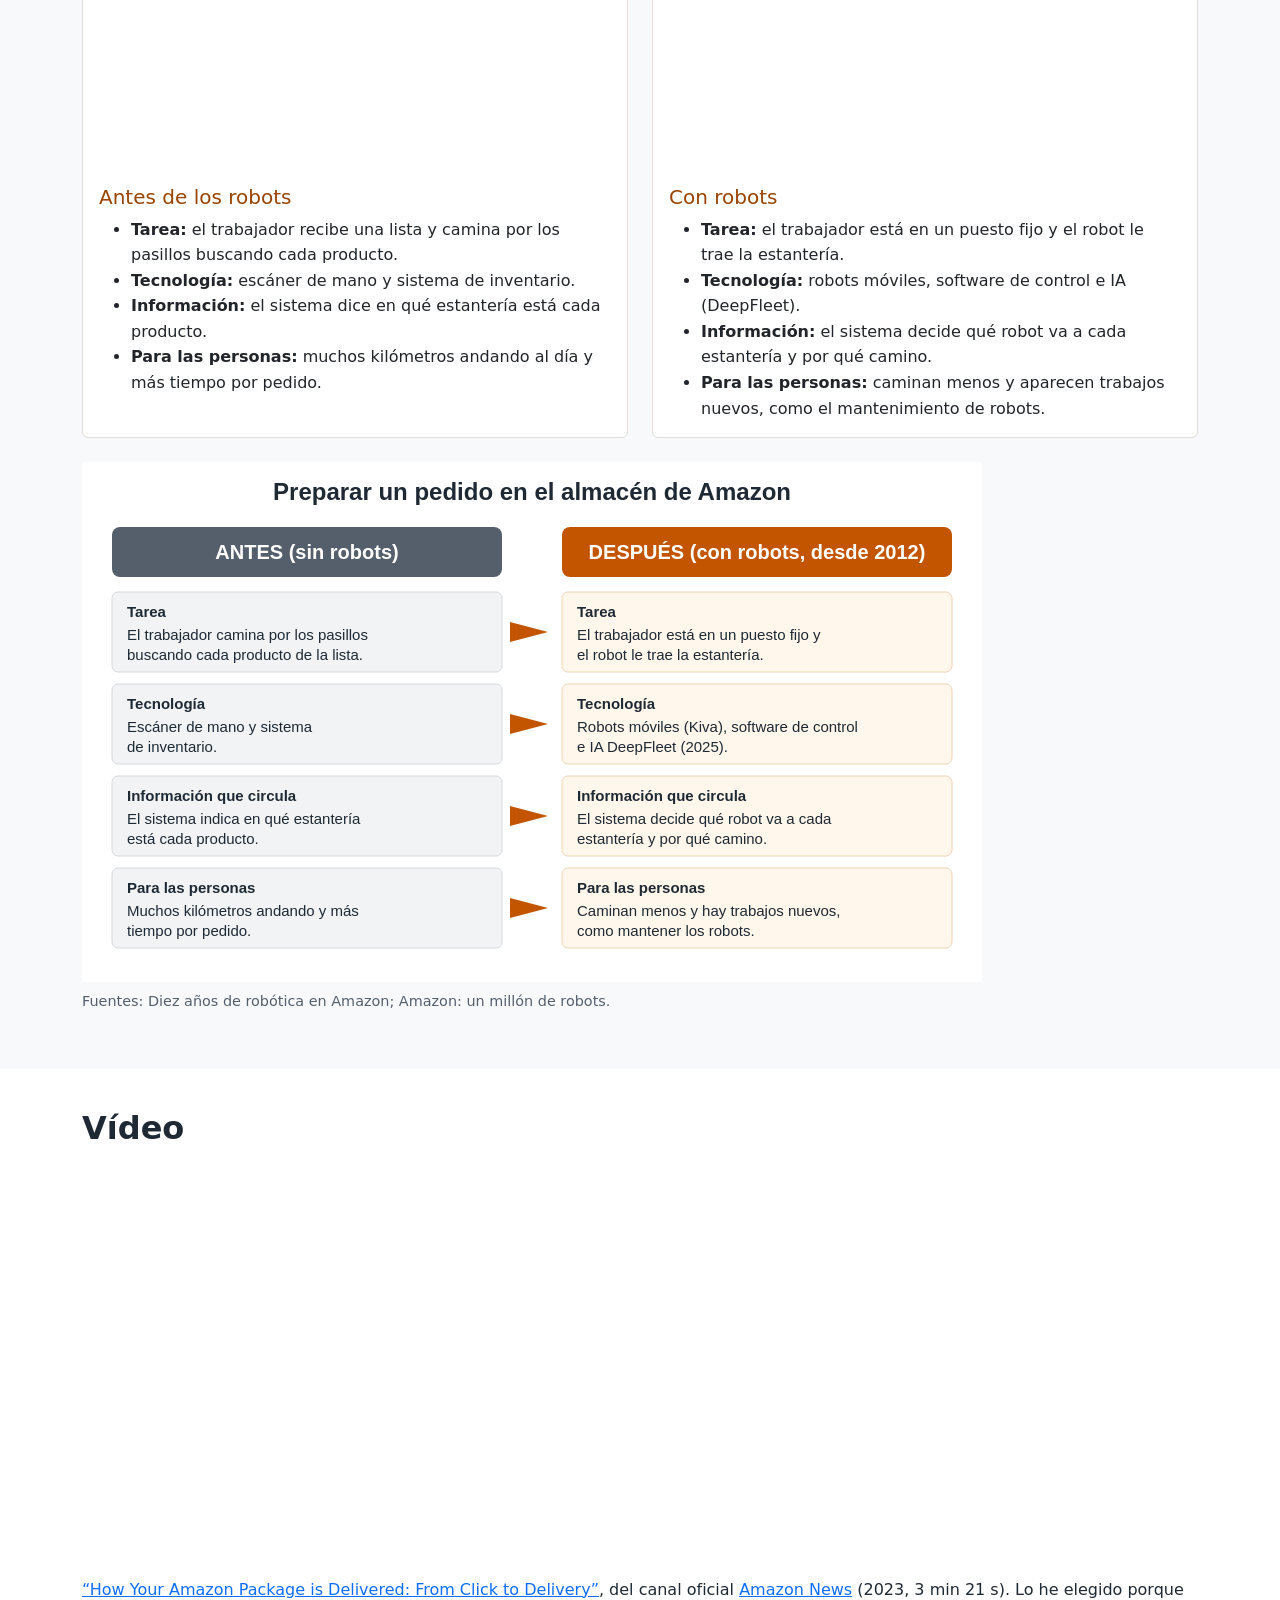
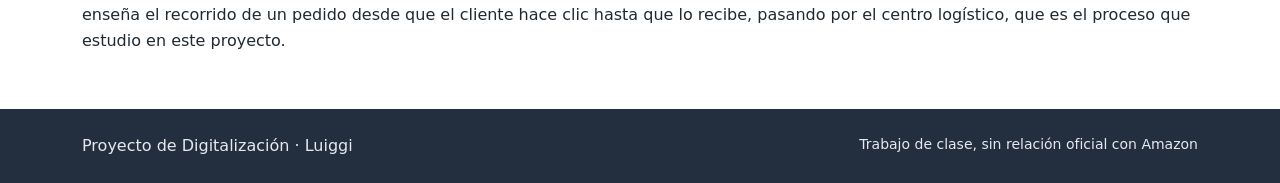
==== commit bcc67931: "Infografía hecha con NotebookLM y registro de prompts Co-Authored-By: Claude Opus 5.5 <noreply@anthr" ====
--- a/proyecto-amazon/evolucion.html
+++ b/proyecto-amazon/evolucion.html
@@ -101,11 +101,11 @@
 
         <!-- Infografía -->
         <figure class="mt-4 text-center">
-          <a href="img/infografia.png">
-            <img src="img/infografia.png" class="infografia" width="1200" height="2619"
-                 alt="Infografía sobre Amazon: cifras clave, línea del tiempo con 6 hitos (1994–95 librería online, 2006 AWS, 2011–12 llegada a España, 2012 robots Kiva, 2022 diez años de robótica, 2025 un millón de robots con la IA DeepFleet) y comparación de cómo se prepara un pedido antes y después de los robots">
+          <a href="img/infografia-notebooklm.jpg">
+            <img src="img/infografia-notebooklm.jpg" class="infografia" width="1536" height="2752"
+                 alt="Infografía Evolución de la robótica y logística en Amazon: 1994–1995 origen en un garaje, 2006 lanzamiento de AWS, 2011–2012 llegada a España, 2012 robots Kiva, 2022 520.000 unidades robóticas, 2025 robot un millón e IA DeepFleet, y comparación de la preparación de pedidos antes y después de los robots">
           </a>
-          <figcaption class="mt-2">Infografía de los hitos (haz clic para verla en grande). Fuentes: Diez años de robótica en Amazon, Amazon: un millón de robots y notas de prensa de Amazon España.</figcaption>
+          <figcaption class="mt-2">Infografía hecha con NotebookLM (haz clic para verla en grande). Fuentes: Diez años de robótica en Amazon, Amazon: un millón de robots, el garaje de Jeff Bezos y notas de prensa de Amazon España.</figcaption>
         </figure>
 
         <!-- Imágenes de la evolución -->
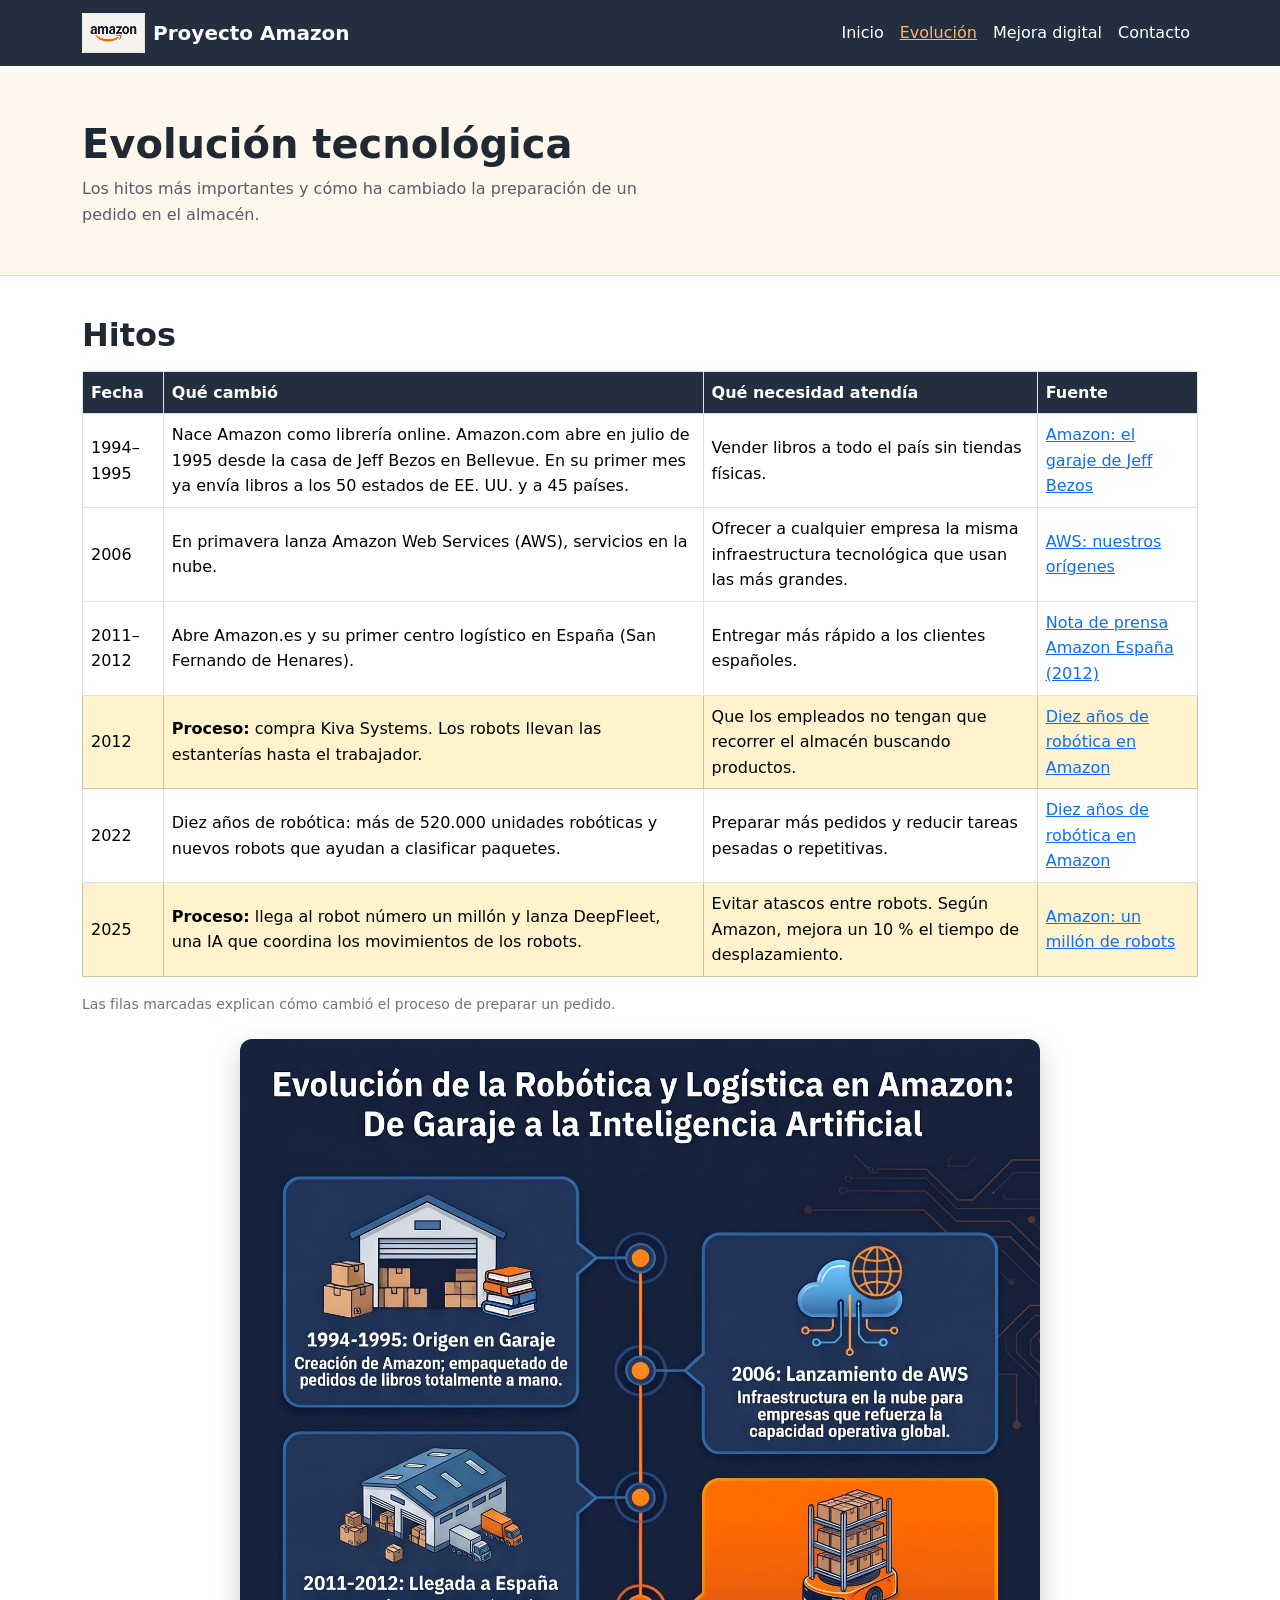
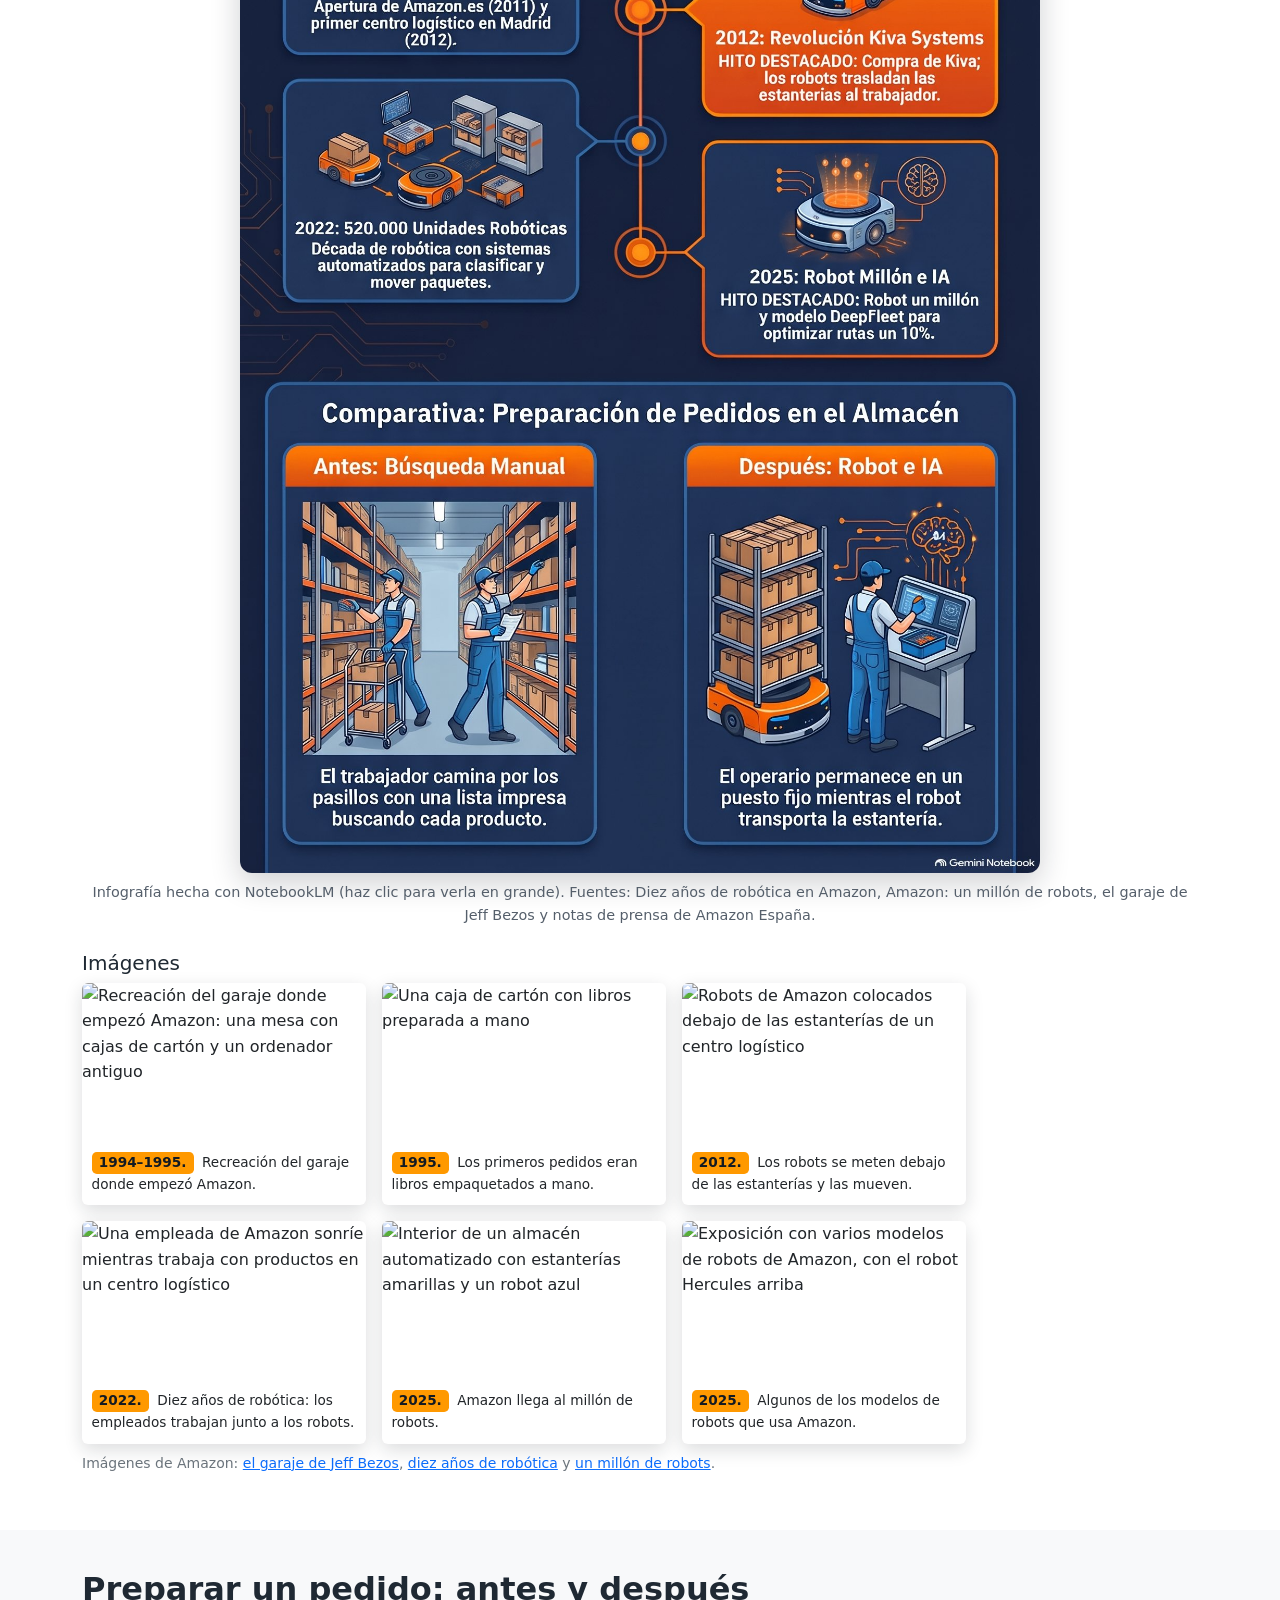
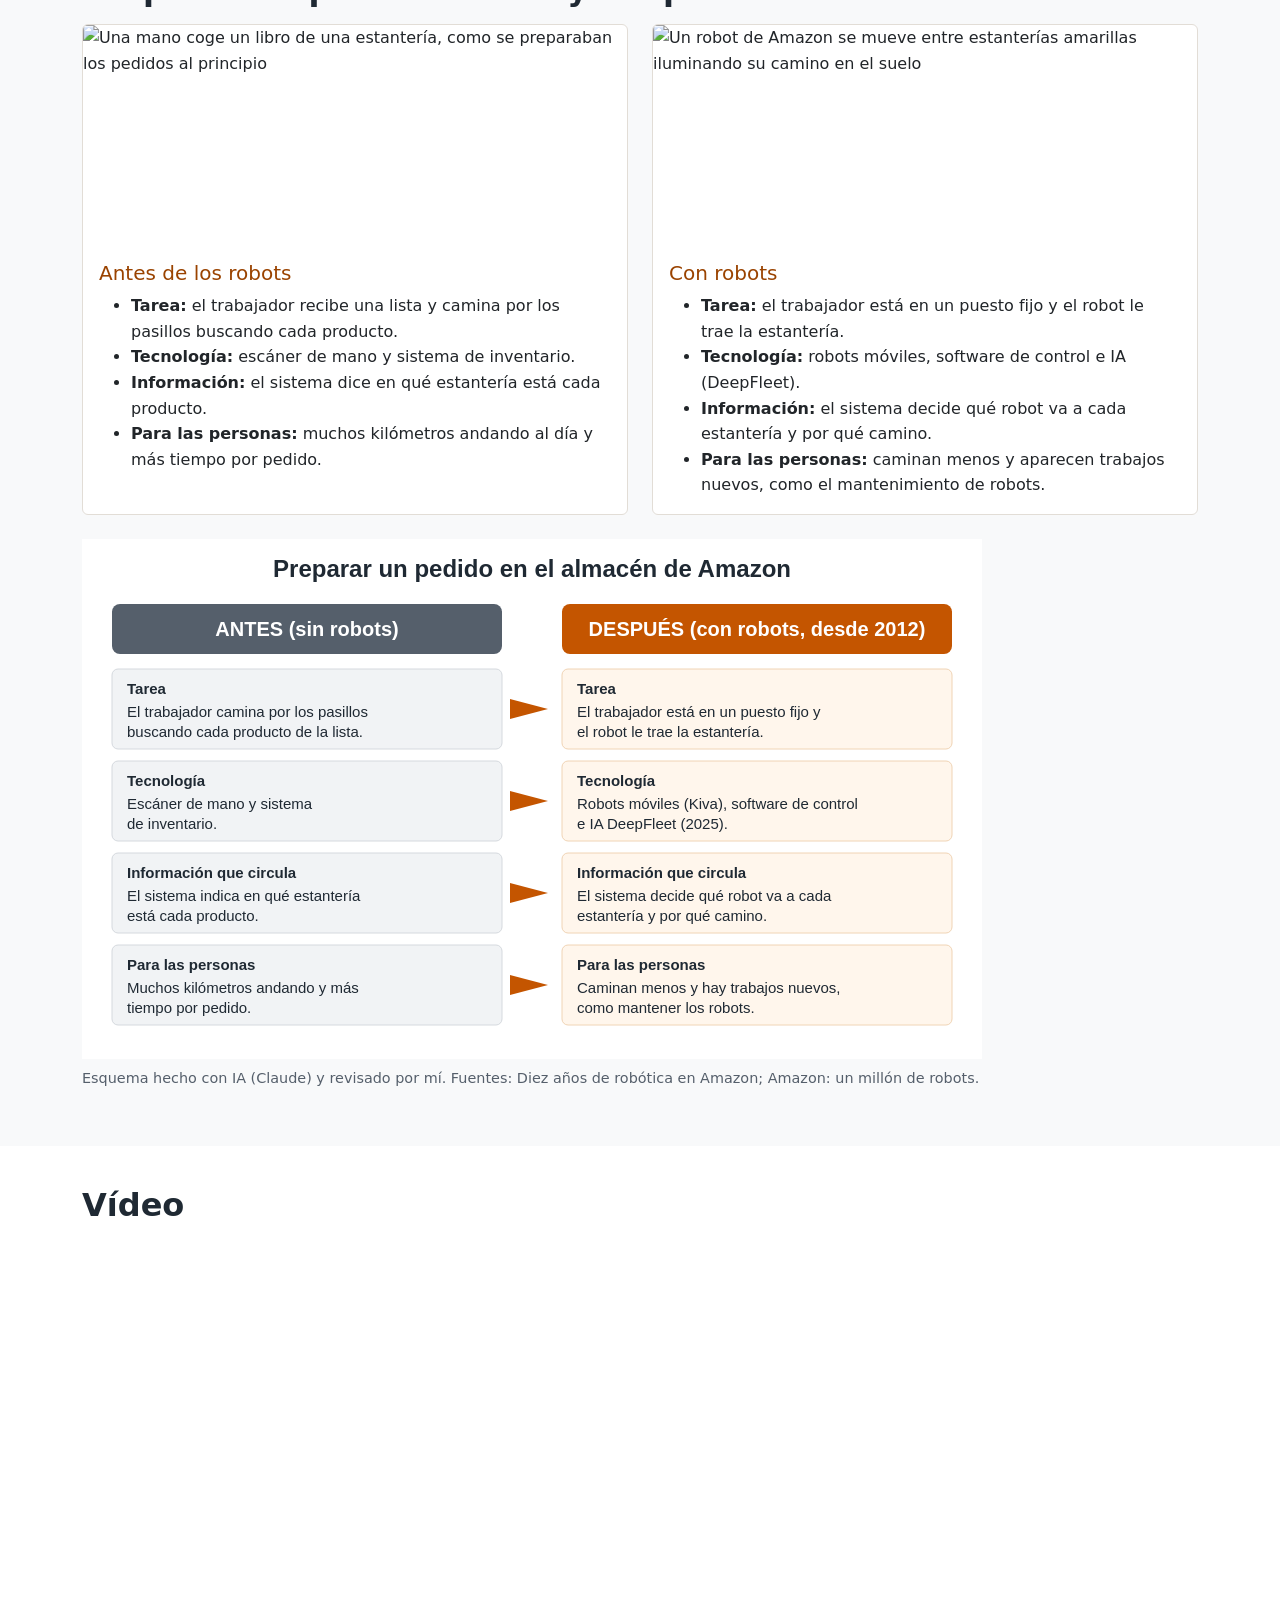
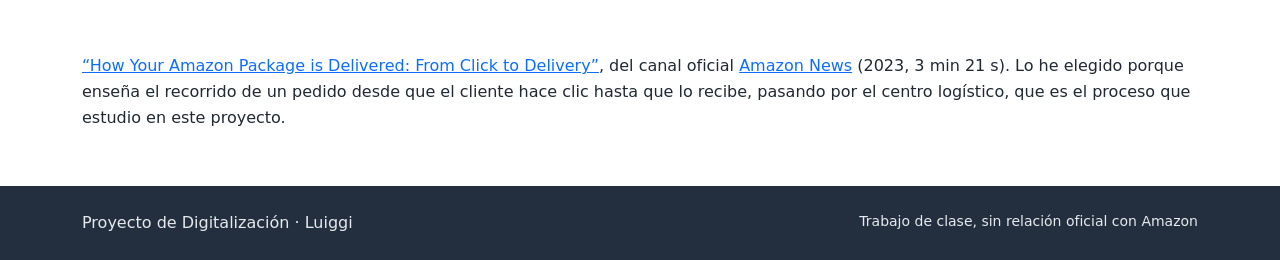
==== commit e599bb8a: "Fuentes oficiales para 1995 y 2006 y herramienta en los pies de los esquemas Co-Authored-By: Claude " ====
--- a/proyecto-amazon/evolucion.html
+++ b/proyecto-amazon/evolucion.html
@@ -60,15 +60,15 @@
             <tbody>
               <tr>
                 <td>1994–1995</td>
-                <td>Nace Amazon como librería online.</td>
+                <td>Nace Amazon como librería online. Amazon.com abre en julio de 1995 desde la casa de Jeff Bezos en Bellevue. En su primer mes ya envía libros a los 50 estados de EE. UU. y a 45 países.</td>
                 <td>Vender libros a todo el país sin tiendas físicas.</td>
-                <td><a href="https://ir.aboutamazon.com/annual-reports-proxies-and-shareholder-letters/default.aspx">Informes anuales de Amazon</a></td>
+                <td><a href="https://www.aboutamazon.com/news/workplace/first-amazon-office-jeff-bezos-garage">Amazon: el garaje de Jeff Bezos</a></td>
               </tr>
               <tr>
                 <td>2006</td>
-                <td>Lanza Amazon Web Services (AWS), servicios en la nube.</td>
-                <td>Ofrecer a otras empresas la infraestructura informática que Amazon ya usaba.</td>
-                <td><a href="https://ir.aboutamazon.com/annual-reports-proxies-and-shareholder-letters/default.aspx">Informes anuales de Amazon</a></td>
+                <td>En primavera lanza Amazon Web Services (AWS), servicios en la nube.</td>
+                <td>Ofrecer a cualquier empresa la misma infraestructura tecnológica que usan las más grandes.</td>
+                <td><a href="https://aws.amazon.com/es/about-aws/our-origins/">AWS: nuestros orígenes</a></td>
               </tr>
               <tr>
                 <td>2011–2012</td>
@@ -221,7 +221,7 @@
         <figure class="mt-4">
           <img src="img/esquema-proceso.svg" width="900" height="520"
                alt="Esquema que compara preparar un pedido antes y después de los robots: tarea, tecnología, información que circula y cambios para las personas.">
-          <figcaption class="mt-2">Fuentes: Diez años de robótica en Amazon; Amazon: un millón de robots.</figcaption>
+          <figcaption class="mt-2">Esquema hecho con IA (Claude) y revisado por mí. Fuentes: Diez años de robótica en Amazon; Amazon: un millón de robots.</figcaption>
         </figure>
       </div>
     </section>
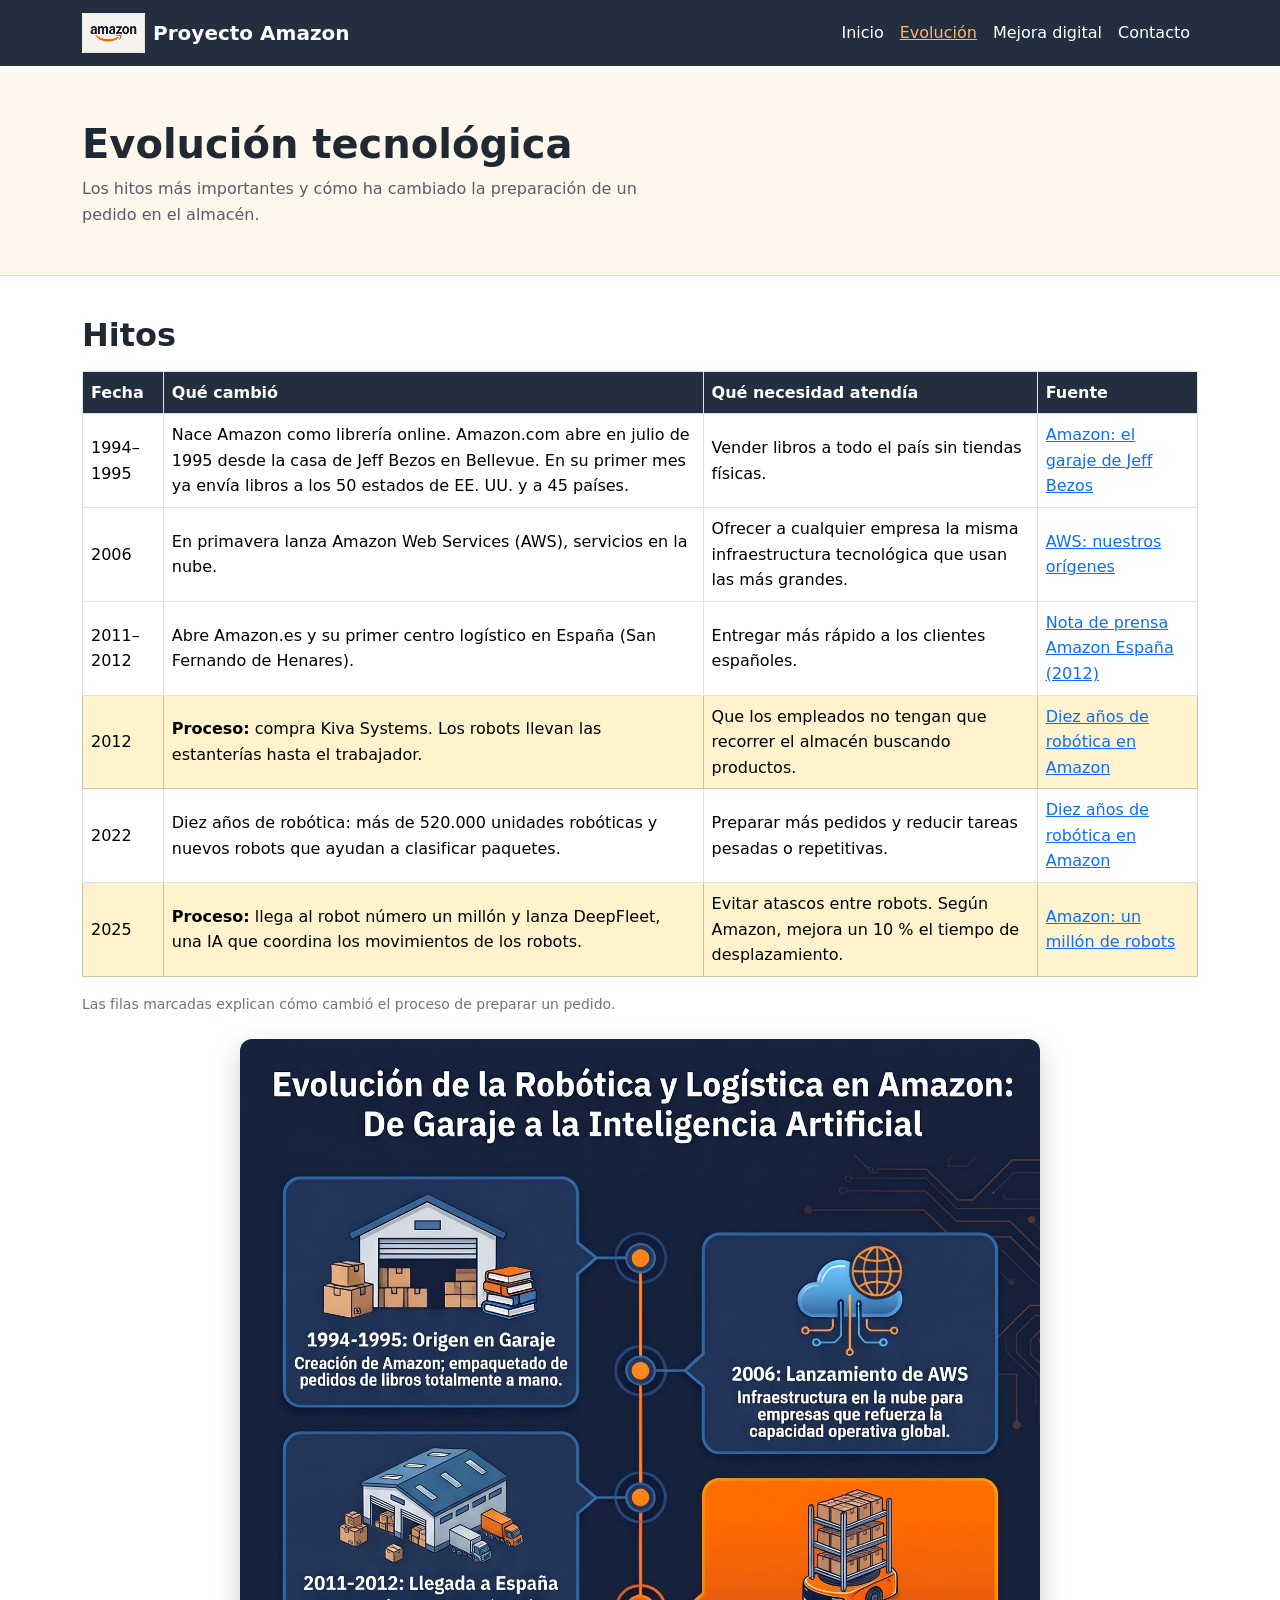
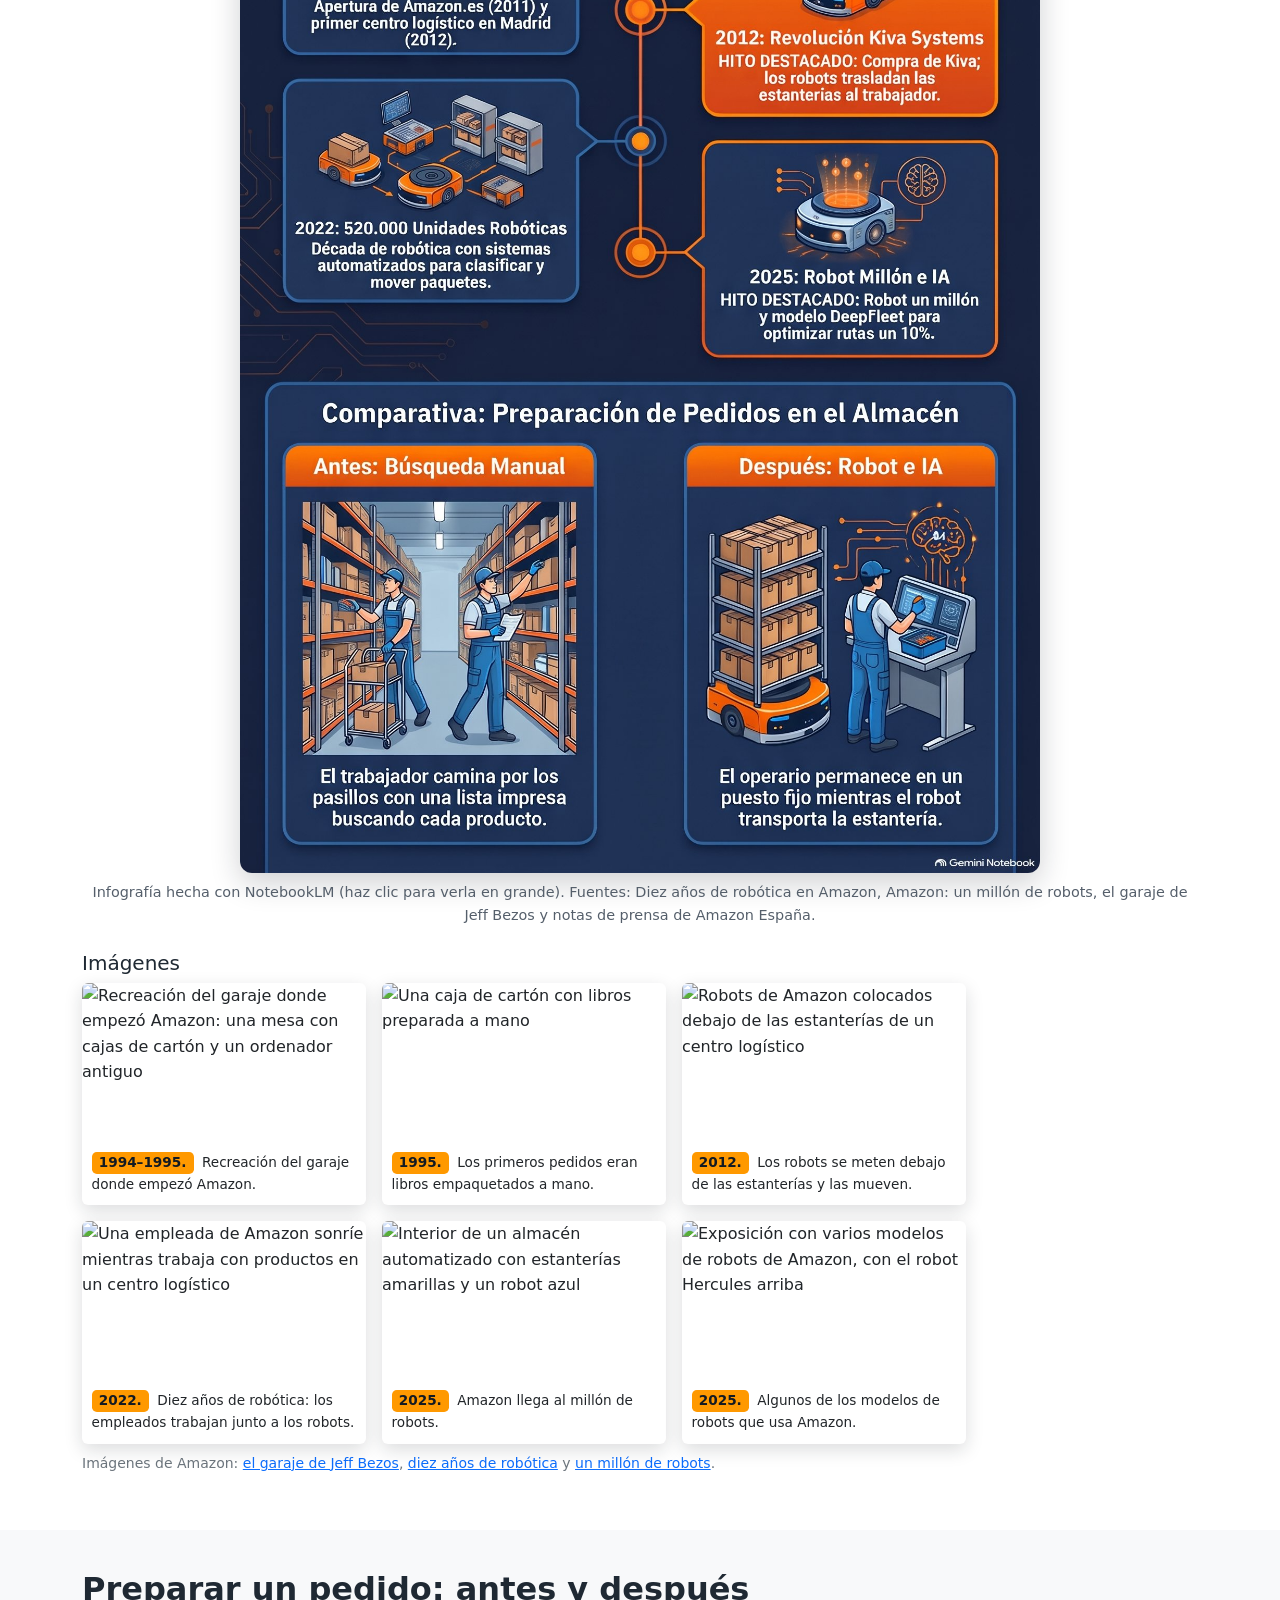
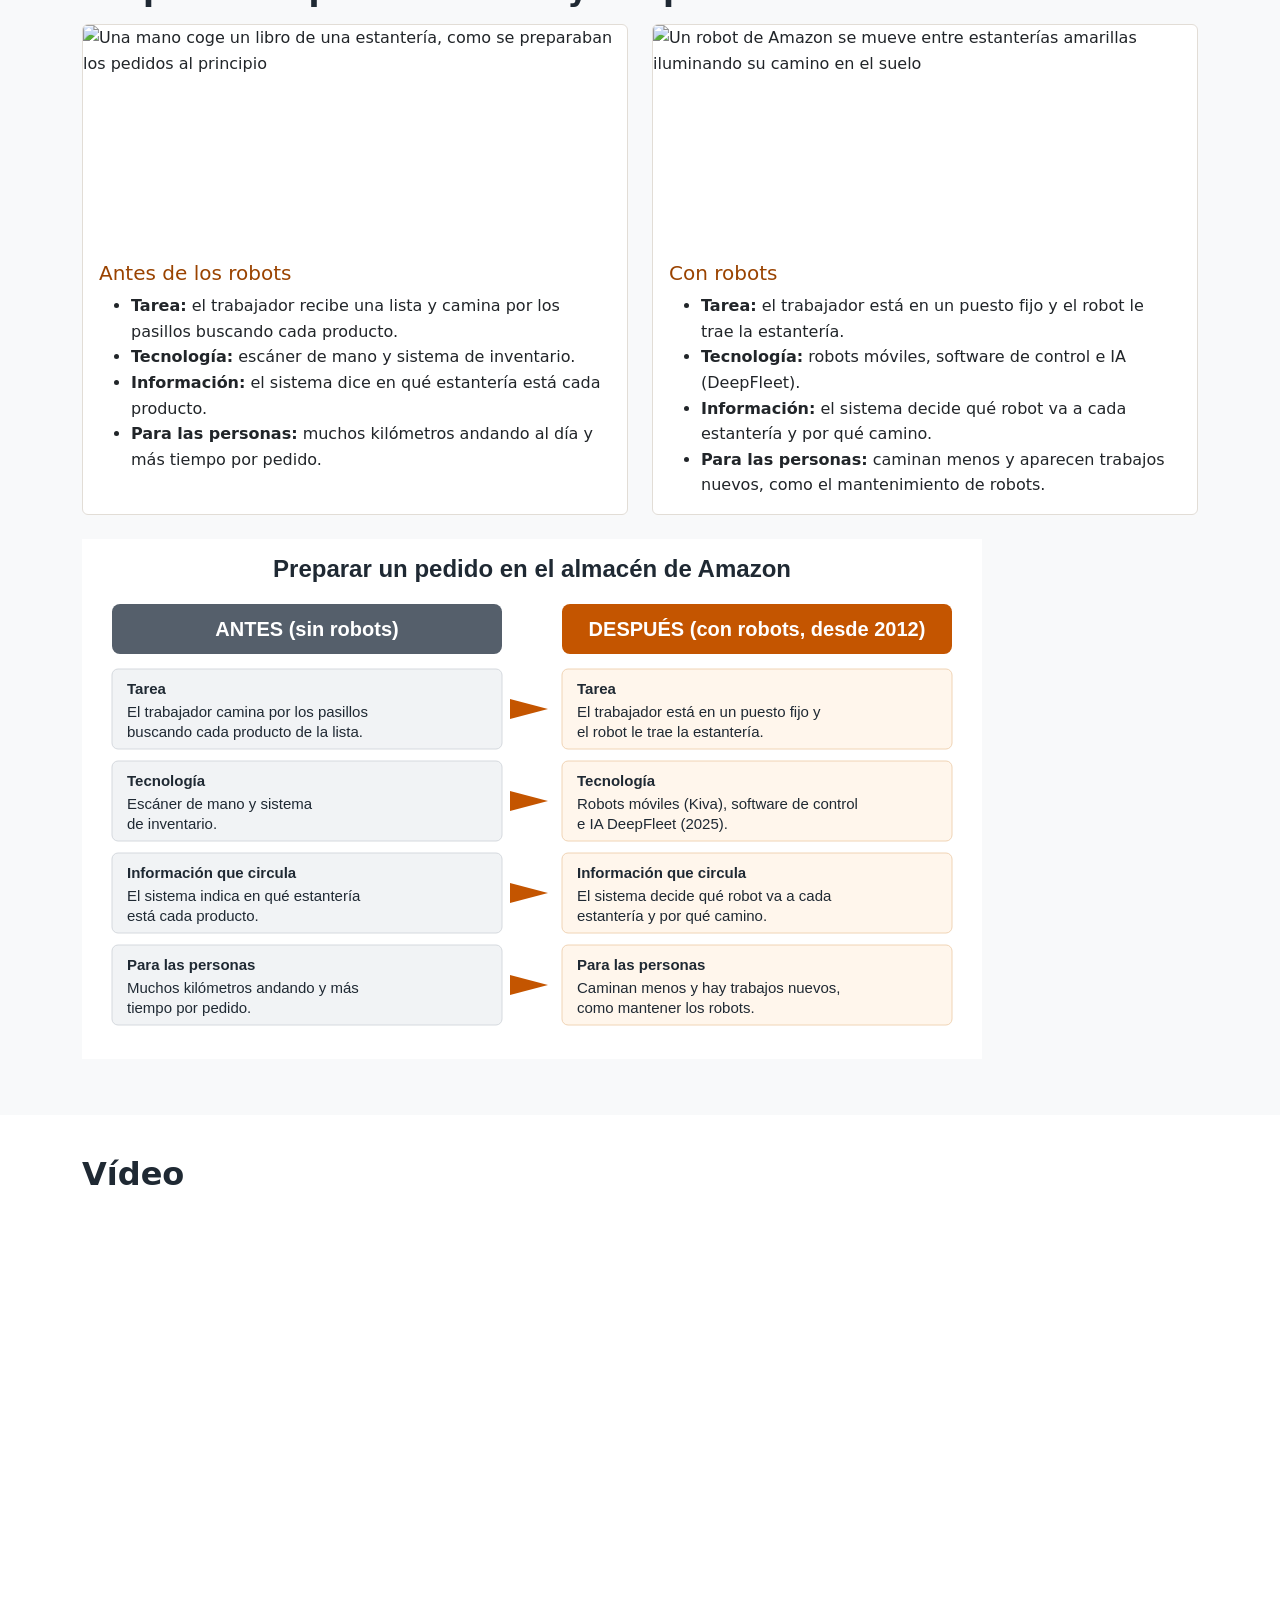
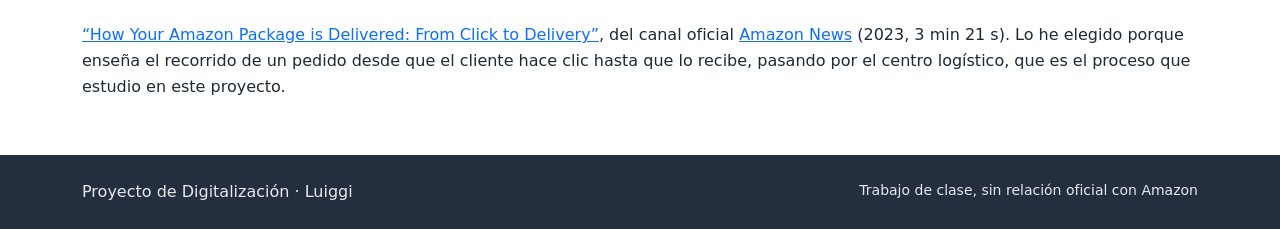
==== commit d364e0b7: "Quita el pie de los esquemas Co-Authored-By: Claude Opus 5.5 <noreply@anthropic.com>" ====
--- a/proyecto-amazon/evolucion.html
+++ b/proyecto-amazon/evolucion.html
@@ -220,9 +220,7 @@
 
         <figure class="mt-4">
           <img src="img/esquema-proceso.svg" width="900" height="520"
-               alt="Esquema que compara preparar un pedido antes y después de los robots: tarea, tecnología, información que circula y cambios para las personas.">
-          <figcaption class="mt-2">Esquema hecho con IA (Claude) y revisado por mí. Fuentes: Diez años de robótica en Amazon; Amazon: un millón de robots.</figcaption>
-        </figure>
+               alt="Esquema que compara preparar un pedido antes y después de los robots: tarea, tecnología, información que circula y cambios para las personas.">        </figure>
       </div>
     </section>
 
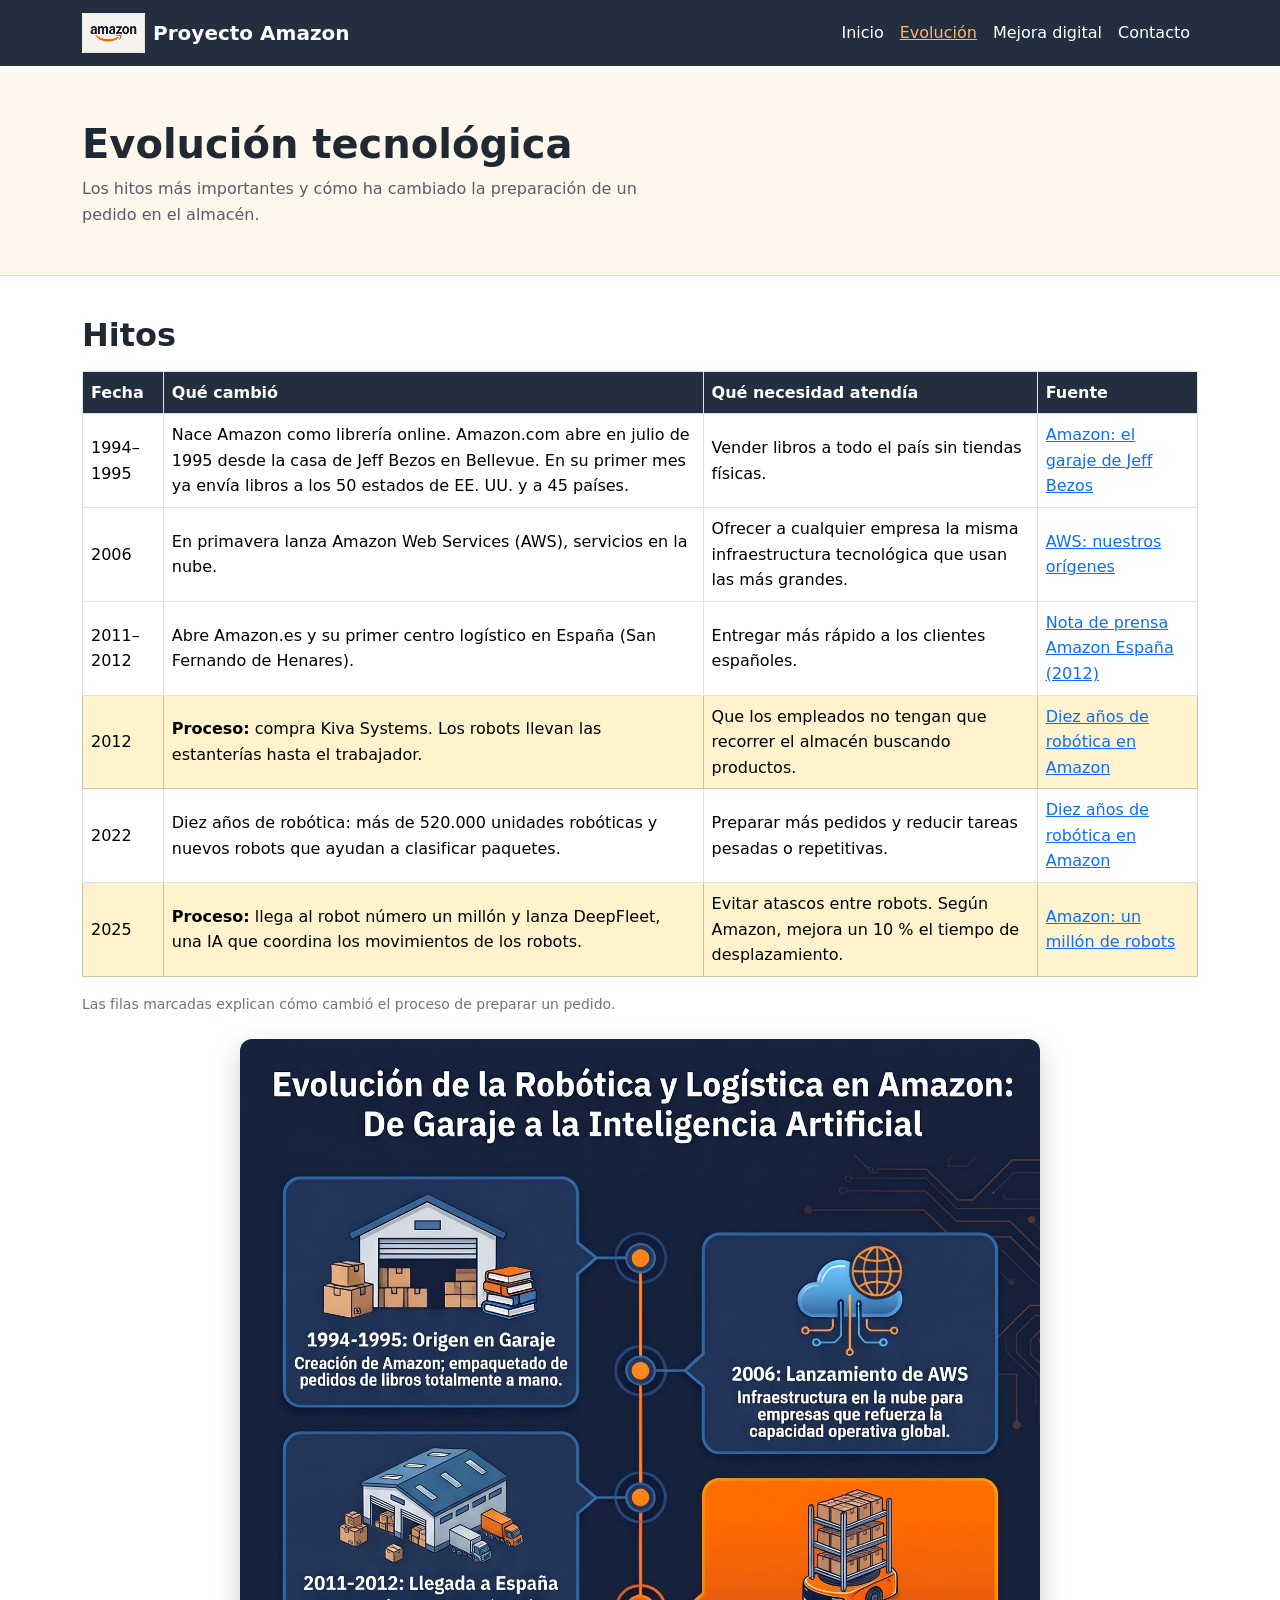
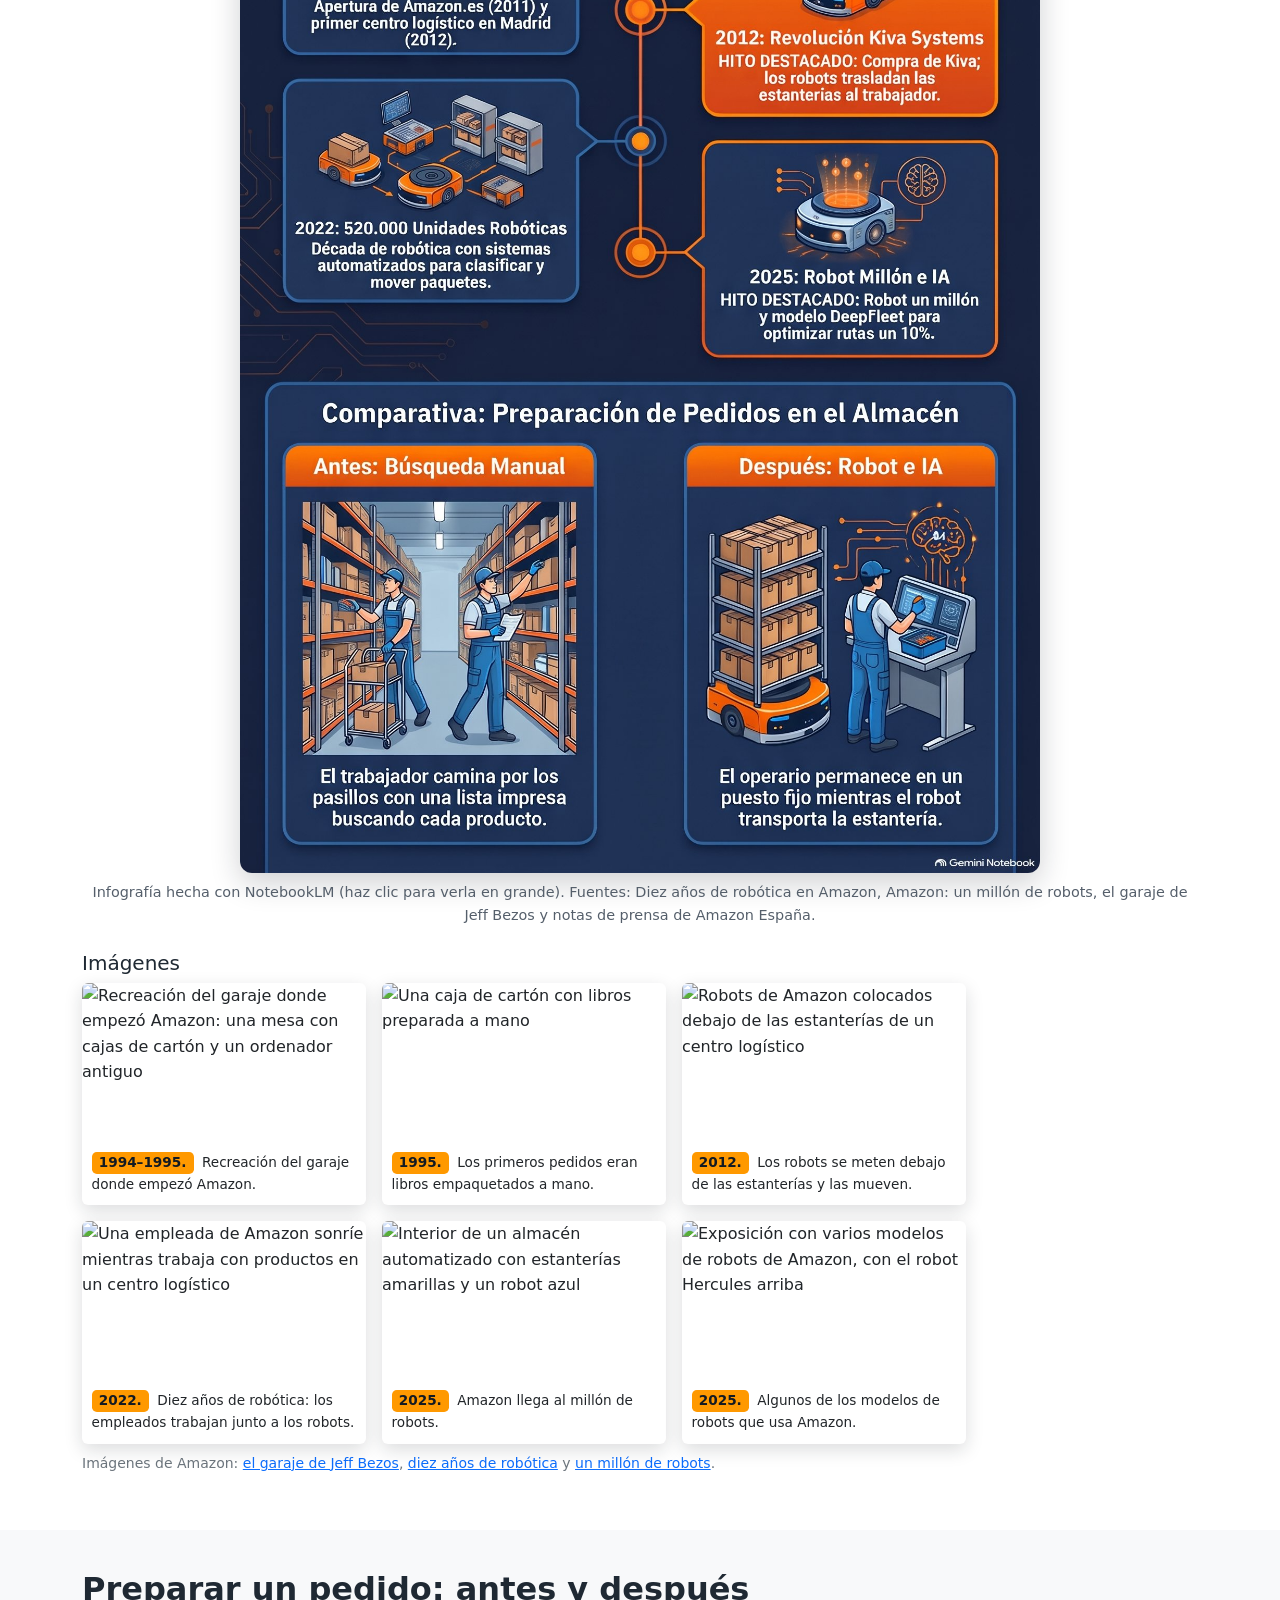
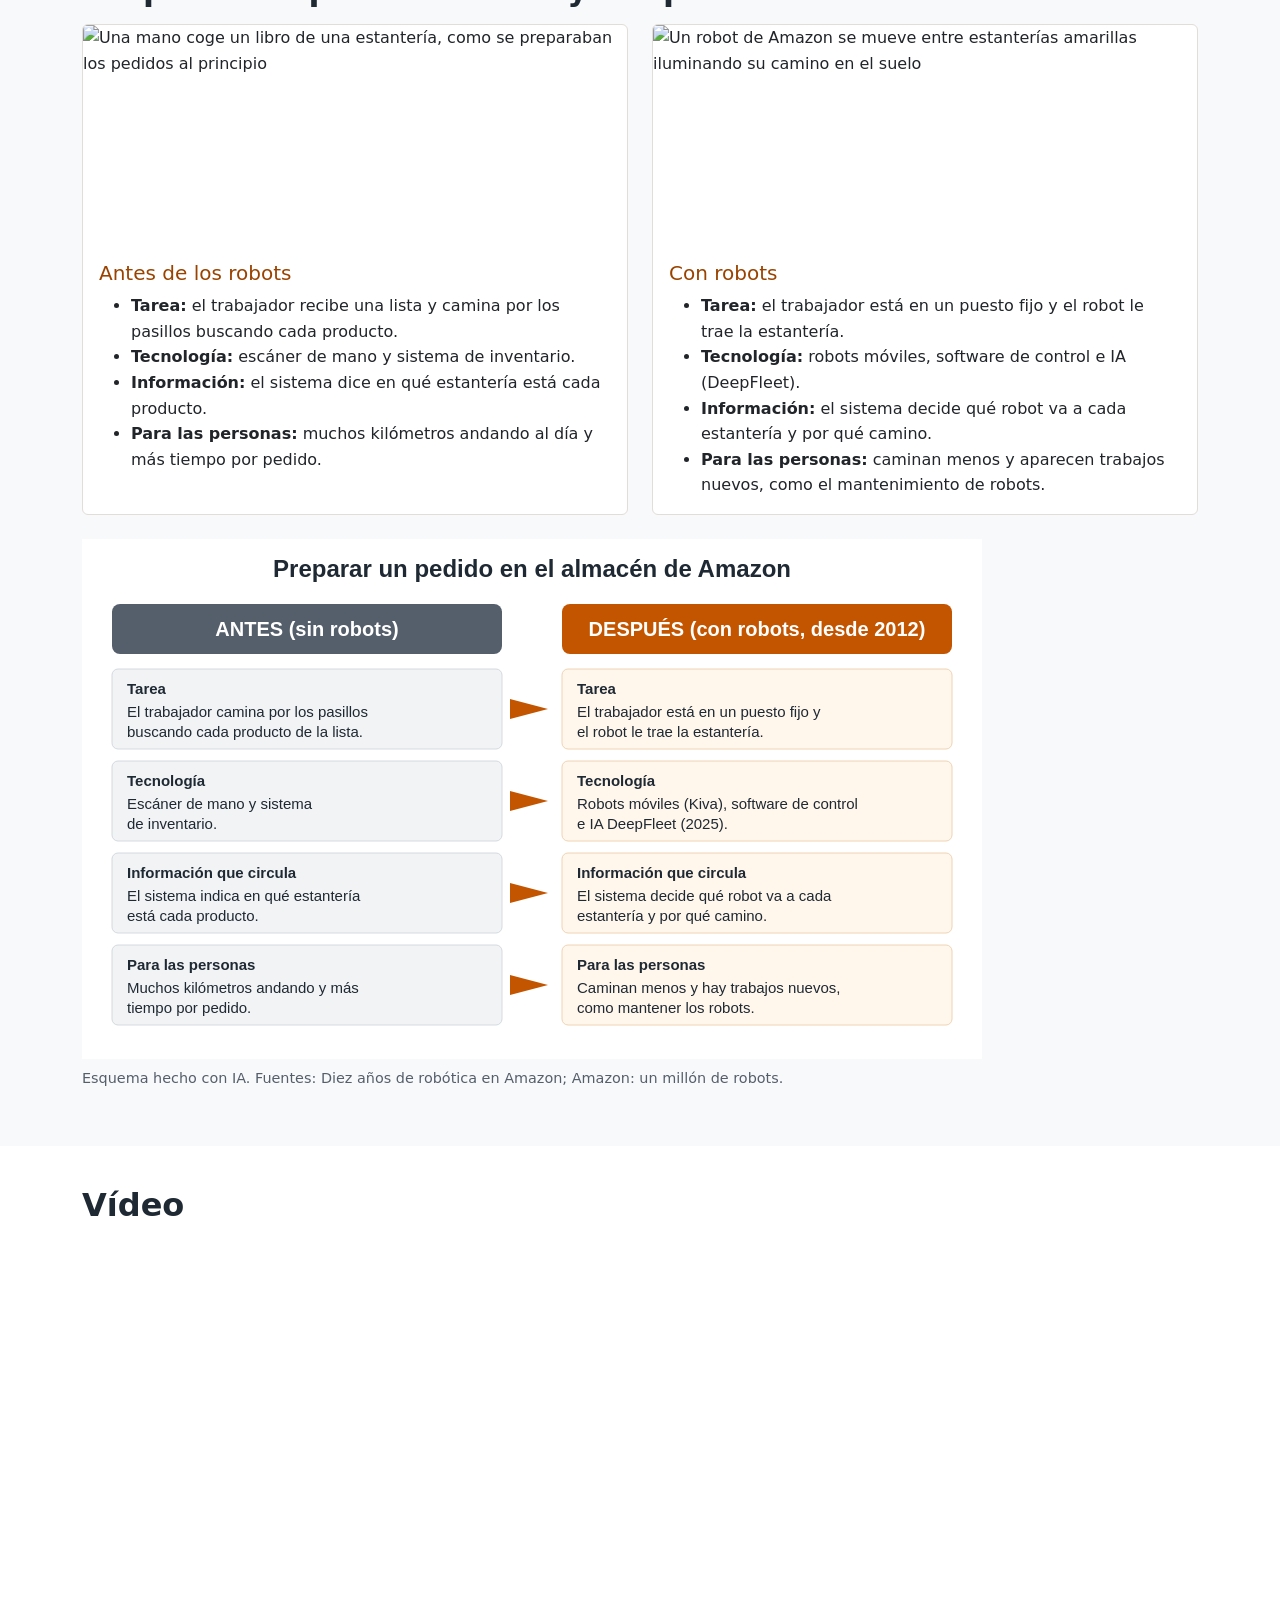
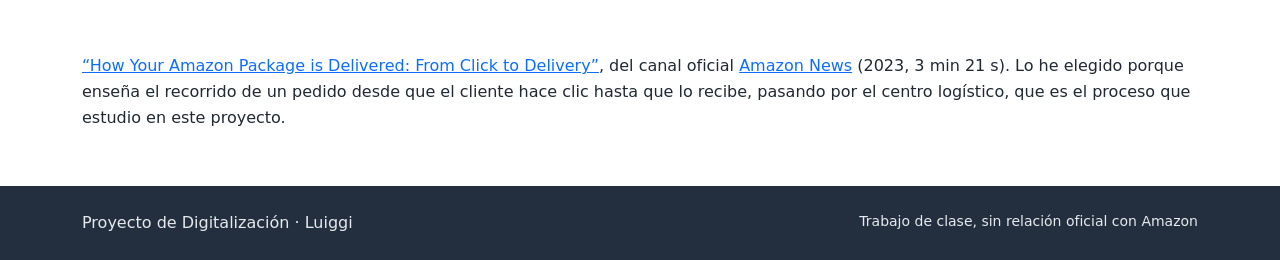
==== commit 6a9ada38: "Pie corto en los esquemas con herramienta y fuentes Co-Authored-By: Claude Opus 5.5 <noreply@anthrop" ====
--- a/proyecto-amazon/evolucion.html
+++ b/proyecto-amazon/evolucion.html
@@ -220,7 +220,9 @@
 
         <figure class="mt-4">
           <img src="img/esquema-proceso.svg" width="900" height="520"
-               alt="Esquema que compara preparar un pedido antes y después de los robots: tarea, tecnología, información que circula y cambios para las personas.">        </figure>
+               alt="Esquema que compara preparar un pedido antes y después de los robots: tarea, tecnología, información que circula y cambios para las personas.">
+          <figcaption class="mt-2">Esquema hecho con IA. Fuentes: Diez años de robótica en Amazon; Amazon: un millón de robots.</figcaption>
+        </figure>
       </div>
     </section>
 
